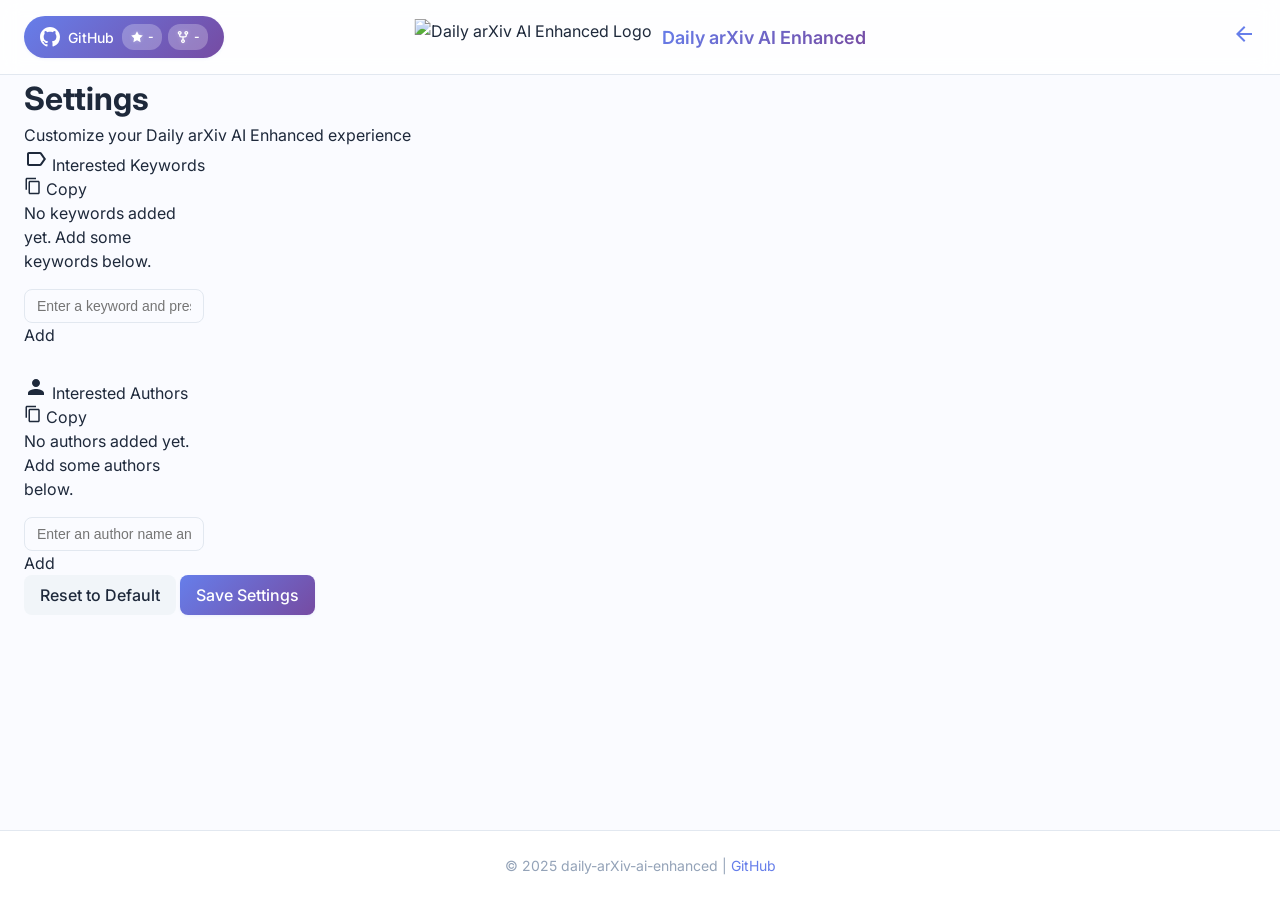
==== settings.html @ 5cd8c536 "feat(topics): highlight matched terms and show topic badges Boosting papers to the top without sayin" ====
<!DOCTYPE html>
<html lang="zh-CN">
<head>
    <meta charset="UTF-8">
    <meta name="viewport" content="width=device-width, initial-scale=1.0">
    <meta name="description" content="daily arxiv ai-enhanced settings">
    <title>Settings - Daily arXiv AI Enhanced</title>
    <link rel="icon" type="image/png" href="assets/logo2-removebg-preview.png">
    <link rel="shortcut icon" type="image/png" href="assets/logo2-removebg-preview.png">
    <link rel="stylesheet" href="css/styles.css?v=1.0.2">
    <link rel="stylesheet" href="css/settings.css">
    <link rel="stylesheet" href="https://fonts.googleapis.com/css2?family=Inter:wght@300;400;500;600;700&display=swap">

    <!-- Authentication Scripts -->
    <script src="js/auth-config.js"></script>
    <script src="js/auth.js"></script>
    <script>
        // Check authentication on page load
        Auth.requireAuth();

        // Show logout button only if password protection is enabled
        document.addEventListener('DOMContentLoaded', function() {
            const logoutButton = document.getElementById('logoutButton');
            if (logoutButton && Auth.isPasswordEnabled()) {
                logoutButton.style.display = '';
            }
        });
    </script>
</head>
<body>
    <div class="app-container">
        <header>
            <div class="header-content">
                <div class="header-left">
                    <a href="https://github.com/dw-dengwei/daily-arXiv-ai-enhanced" target="_blank" class="github-button">
                        <svg height="20" width="20" viewBox="0 0 16 16" fill="currentColor" xmlns="http://www.w3.org/2000/svg">
                            <path fill-rule="evenodd" d="M8 0C3.58 0 0 3.58 0 8c0 3.54 2.29 6.53 5.47 7.59.4.07.55-.17.55-.38 0-.19-.01-.82-.01-1.49-2.01.37-2.53-.49-2.69-.94-.09-.23-.48-.94-.82-1.13-.28-.15-.68-.52-.01-.53.63-.01 1.08.58 1.23.82.72 1.21 1.87.87 2.33.66.07-.52.28-.87.51-1.07-1.78-.2-3.64-.89-3.64-3.95 0-.87.31-1.59.82-2.15-.08-.2-.36-1.02.08-2.12 0 0 .67-.21 2.2.82.64-.18 1.32-.27 2-.27.68 0 1.36.09 2 .27 1.53-1.04 2.2-.82 2.2-.82.44 1.1.16 1.92.08 2.12.51.56.82 1.27.82 2.15 0 3.07-1.87 3.75-3.65 3.95.29.25.54.73.54 1.48 0 1.07-.01 1.93-.01 2.2 0 .21.15.46.55.38A8.013 8.013 0 0016 8c0-4.42-3.58-8-8-8z"></path>
                        </svg>
                        <span class="github-text">GitHub</span>
                        <div class="github-stats">
                            <div class="star-badge">
                                <svg width="14" height="14" viewBox="0 0 24 24" fill="currentColor">
                                    <path d="M12 2l3.09 6.26L22 9.27l-5 4.87 1.18 6.88L12 17.77l-6.18 3.25L7 14.14 2 9.27l6.91-1.01L12 2z"/>
                                </svg>
                                <span class="star-count" id="starCount">-</span>
                            </div>
                            <div class="fork-badge">
                                <svg width="14" height="14" viewBox="0 0 16 16" fill="currentColor">
                                    <path d="M5 5.372v.878c0 .414.336.75.75.75h4.5a.75.75 0 0 0 .75-.75v-.878a2.25 2.25 0 1 1 1.5 0v.878a2.25 2.25 0 0 1-2.25 2.25h-1.5v2.128a2.251 2.251 0 1 1-1.5 0V8.5h-1.5A2.25 2.25 0 0 1 3.5 6.25v-.878a2.25 2.25 0 1 1 1.5 0ZM5 3.25a.75.75 0 1 0-1.5 0 .75.75 0 0 0 1.5 0Zm6.75.75a.75.75 0 1 0 0-1.5.75.75 0 0 0 0 1.5Zm-3 8.75a.75.75 0 1 0-1.5 0 .75.75 0 0 0 1.5 0Z"/>
                                </svg>
                                <span class="fork-count" id="forkCount">-</span>
                            </div>
                        </div>
                    </a>
                </div>
                
                <div class="header-center">
                    <a href="index.html" class="site-logo">
                        <img src="assets/logo2-removebg-preview.png" alt="Daily arXiv AI Enhanced Logo" class="logo-image">
                        <span class="site-title">Daily arXiv AI Enhanced</span>
                    </a>
                </div>
                
                <div class="header-controls">
                    <a href="index.html" class="back-button">
                        <svg width="24" height="24" viewBox="0 0 24 24" fill="none" xmlns="http://www.w3.org/2000/svg">
                            <path d="M20 11H7.83L13.42 5.41L12 4L4 12L12 20L13.41 18.59L7.83 13H20V11Z" fill="currentColor"/>
                        </svg>
                    </a>
                    <button id="logoutButton" onclick="Auth.logout()" class="icon-button" title="Logout" style="border: none; background: transparent; cursor: pointer; color: #e74c3c; display: none;">
                        <svg width="24" height="24" viewBox="0 0 24 24" fill="none" xmlns="http://www.w3.org/2000/svg">
                            <path d="M17 7L15.59 8.41L18.17 11H8V13H18.17L15.59 15.59L17 17L22 12L17 7ZM4 5H12V3H4C2.9 3 2 3.9 2 5V19C2 20.1 2.9 21 4 21H12V19H4V5Z" fill="currentColor"/>
                        </svg>
                    </button>
                </div>
            </div>
        </header>

        <main class="settings-page">
            <div class="settings-container">
                <div class="settings-header">
                    <h1>Settings</h1>
                    <p>Customize your Daily arXiv AI Enhanced experience</p>
                </div>

                <div class="settings-content">
                    <div class="settings-section">
                        <div class="keyword-section-title">
                            <div class="keyword-section-title-left">
                                <svg width="24" height="24" viewBox="0 0 24 24" fill="none" xmlns="http://www.w3.org/2000/svg">
                                    <path d="M17.63 5.84C17.27 5.33 16.67 5 16 5L5 5.01C3.9 5.01 3 5.9 3 7V17C3 18.1 3.9 18.99 5 18.99L16 19C16.67 19 17.27 18.67 17.63 18.16L22 12L17.63 5.84ZM16 17H5V7H16L19.55 12L16 17Z" fill="currentColor"/>
                                </svg>
                                Interested Keywords
                            </div>
                            <button id="copyKeywords" class="copy-button" title="Copy keywords to clipboard">
                                <svg width="18" height="18" viewBox="0 0 24 24" fill="none" xmlns="http://www.w3.org/2000/svg">
                                    <path d="M16 1H4c-1.1 0-2 .9-2 2v14h2V3h12V1zm3 4H8c-1.1 0-2 .9-2 2v14c0 1.1.9 2 2 2h11c1.1 0 2-.9 2-2V7c0-1.1-.9-2-2-2zm0 16H8V7h11v14z" fill="currentColor"/>
                                </svg>
                                Copy
                            </button>
                        </div>
                        <div class="settings-card">
                            <div class="settings-item">
                                <div class="tag-selector">
                                    <div class="selected-tags" id="selectedKeywords">
                                        <div class="empty-tag-message" id="emptyTagMessage">No keywords added yet. Add some keywords below.</div>
                                    </div>
                                    <div class="tag-input-container">
                                        <input type="text" id="keywordInput" class="settings-input" placeholder="Enter a keyword and press Enter...">
                                        <button id="addKeyword" class="add-tag-button">Add</button>
                                    </div>
                                </div>
                            </div>
                        </div>
                    </div>

                    <div class="settings-section">
                        <div class="keyword-section-title">
                            <div class="keyword-section-title-left">
                                <svg width="24" height="24" viewBox="0 0 24 24" fill="none" xmlns="http://www.w3.org/2000/svg">
                                    <path d="M12 12c2.21 0 4-1.79 4-4s-1.79-4-4-4-4 1.79-4 4 1.79 4 4 4zm0 2c-2.67 0-8 1.34-8 4v2h16v-2c0-2.66-5.33-4-8-4z" fill="currentColor"/>
                                </svg>
                                Interested Authors
                            </div>
                            <button id="copyAuthors" class="copy-button" title="Copy authors to clipboard">
                                <svg width="18" height="18" viewBox="0 0 24 24" fill="none" xmlns="http://www.w3.org/2000/svg">
                                    <path d="M16 1H4c-1.1 0-2 .9-2 2v14h2V3h12V1zm3 4H8c-1.1 0-2 .9-2 2v14c0 1.1.9 2 2 2h11c1.1 0 2-.9 2-2V7c0-1.1-.9-2-2-2zm0 16H8V7h11v14z" fill="currentColor"/>
                                </svg>
                                Copy
                            </button>
                        </div>
                        <div class="settings-card">
                            <div class="settings-item">
                                <div class="tag-selector">
                                    <div class="selected-tags" id="selectedAuthors">
                                        <div class="empty-tag-message" id="emptyAuthorMessage">No authors added yet. Add some authors below.</div>
                                    </div>
                                    <div class="tag-input-container">
                                        <input type="text" id="authorInput" class="settings-input" placeholder="Enter an author name and press Enter...">
                                        <button id="addAuthor" class="add-tag-button">Add</button>
                                    </div>
                                </div>
                            </div>
                        </div>
                    </div>
                </div>

                <div class="settings-actions">
                    <button id="resetSettings" class="button">Reset to Default</button>
                    <button id="saveSettings" class="button primary">Save Settings</button>
                </div>
            </div>
        </main>
        
        <footer>
            <div class="footer-content">
                <p>&copy; 2025 daily-arXiv-ai-enhanced | <a href="https://github.com/dw-dengwei/daily-arXiv-ai-enhanced" target="_blank">GitHub</a></p>
            </div>
        </footer>
    </div>

    <script src="js/settings.js"></script>
</body>
</html>
---- css/styles.css ----
/* 基础样式 */
:root {
  --primary-color: #667eea;
  --secondary-color: #764ba2;
  --accent-color: #6d2dad;
  --gradient-primary: linear-gradient(135deg, #667eea 0%, #764ba2 100%);
  --gradient-light: linear-gradient(135deg, #e0e7ff 0%, #f3e8ff 100%);
  --background-color: #fafbff;
  --card-bg-color: #ffffff;
  --background-hover: #f1f5f9;
  --text-color: #1e293b;
  --text-secondary: #475569;
  --text-tertiary: #94a3b8;
  --border-color: #e2e8f0;
  --border-accent: rgba(102, 126, 234, 0.2);
  --shadow-sm: 0 1px 3px rgba(102, 126, 234, 0.1);
  --shadow-md: 0 4px 15px rgba(102, 126, 234, 0.15);
  --shadow-lg: 0 8px 25px rgba(102, 126, 234, 0.2);
  --radius-sm: 8px;
  --radius-md: 12px;
  --transition: all 0.2s ease;
  --match-highlight: rgba(255, 223, 77, 0.22); /* 更明显的浅黄色背景 */
  --gold-color: #ffd700;
  --gold-dark: #d4af37;
  --gold-gradient: linear-gradient(135deg, #ffd700 0%, #d4af37 100%);
  --author-color: #10b981;
  --author-gradient: linear-gradient(135deg, #10b981 0%, #059669 100%);
  --keyword-color: #8b5cf6;
  --keyword-gradient: linear-gradient(135deg, #8b5cf6 0%, #7c3aed 100%);
}

* {
  margin: 0;
  padding: 0;
  box-sizing: border-box;
}

body {
  font-family: 'Inter', -apple-system, BlinkMacSystemFont, 'Segoe UI', Roboto, Helvetica, Arial, sans-serif;
  background-color: var(--background-color);
  color: var(--text-color);
  line-height: 1.5;
  -webkit-font-smoothing: antialiased;
  -moz-osx-font-smoothing: grayscale;
}

a {
  color: var(--primary-color);
  text-decoration: none;
}

a:hover {
  text-decoration: underline;
}

button {
  cursor: pointer;
  border: none;
  background: none;
  font: inherit;
  color: inherit;
}

.button {
  display: inline-flex;
  align-items: center;
  justify-content: center;
  gap: 8px;
  padding: 8px 16px;
  border-radius: var(--radius-sm);
  font-weight: 500;
  transition: var(--transition);
  background-color: var(--background-hover);
}

.button:hover {
  background-color: var(--border-color);
}

.button.primary {
  background: var(--gradient-primary);
  color: white;
  box-shadow: var(--shadow-sm);
}

.button.primary:hover {
  box-shadow: var(--shadow-md);
  transform: translateY(-1px);
}

.icon-button {
  display: flex;
  align-items: center;
  justify-content: center;
  width: 36px;
  height: 36px;
  border-radius: 50%;
  transition: var(--transition);
  color: var(--primary-color);
}

.icon-button:hover {
  background-color: rgba(102, 126, 234, 0.1);
}

/* 视图控制按钮样式 */
.view-controls {
  display: flex;
  align-items: center;
  gap: 4px;
}

.view-icon {
  display: flex;
  align-items: center;
  justify-content: center;
  margin-right: 2px;
  color: var(--primary-color);
  font-size: 14px;
}

.view-controls .button {
  border: 1px solid var(--border-accent);
  background-color: rgba(102, 126, 234, 0.05);
  padding: 4px 10px;
  font-size: 13px;
}

.view-controls .button:hover {
  background-color: rgba(102, 126, 234, 0.1);
}

.view-controls .button.active {
  background-color: rgba(102, 126, 234, 0.15);
  border-color: var(--primary-color);
  color: var(--primary-color);
  font-weight: 500;
}

/* 布局容器 */
.app-container {
  display: flex;
  flex-direction: column;
  min-height: 100vh;
}

/* 页头 */
header {
  position: sticky;
  top: 0;
  z-index: 100;
  background-color: rgba(255, 255, 255, 0.8);
  backdrop-filter: blur(10px);
  -webkit-backdrop-filter: blur(10px);
  border-bottom: 1px solid var(--border-color);
}

.header-content {
  display: flex;
  justify-content: space-between;
  align-items: center;
  padding: 16px 24px;
  max-width: 1440px;
  margin: 0 auto;
  width: 100%;
}

.header-left {
  display: flex;
  align-items: center;
  gap: 16px;
}

.header-center {
  display: flex;
  align-items: center;
  justify-content: center;
  position: absolute;
  left: 50%;
  transform: translateX(-50%);
}

.site-logo {
  display: flex;
  align-items: center;
  gap: 10px;
  text-decoration: none !important;
  color: var(--text-color);
  transition: var(--transition);
}

.site-logo:hover {
  text-decoration: none;
  opacity: 0.9;
}

.logo-image {
  height: 36px;
  width: auto;
}

.site-title {
  font-size: 18px;
  font-weight: 600;
  background: var(--gradient-primary);
  -webkit-background-clip: text;
  -webkit-text-fill-color: transparent;
  background-clip: text;
}

.header-content h1 {
  font-size: 20px;
  font-weight: 600;
}

.github-button {
  display: flex;
  align-items: center;
  gap: 8px;
  padding: 8px 16px;
  border-radius: 24px;
  background: var(--gradient-primary);
  color: white;
  font-size: 14px;
  font-weight: 500;
  transition: var(--transition);
  text-decoration: none !important;
  box-shadow: var(--shadow-sm);
}

.github-button:hover {
  background: var(--gradient-primary);
  text-decoration: none !important;
  transform: translateY(-1px);
  color: white;
  box-shadow: var(--shadow-md);
}

.github-button svg {
  fill: white;
}

.github-text {
  font-weight: 500;
}

.github-stats {
  display: flex;
  gap: 6px;
}

.star-badge,
.fork-badge {
  display: flex;
  align-items: center;
  gap: 4px;
  background-color: rgba(255, 255, 255, 0.25);
  border-radius: 12px;
  padding: 4px 8px;
  font-size: 12px;
  font-weight: 600;
}

.star-badge svg {
  fill: white;
  filter: drop-shadow(0 0 2px rgba(255, 255, 255, 0.3));
}

.fork-badge svg {
  fill: white;
  filter: drop-shadow(0 0 2px rgba(255, 255, 255, 0.3));
}

.star-count,
.fork-count {
  color: white;
  font-weight: 600;
}

.header-controls {
  display: flex;
  align-items: center;
  gap: 20px;
}

.date-selector {
  display: flex;
  align-items: center;
  gap: 8px;
  border-radius: var(--radius-sm);
  padding: 2px;
}

.date-display {
  display: flex;
  align-items: center;
  gap: 4px;
  font-weight: 500;
  color: var(--text-color);
}

/* 类别导航栏 */
.category-nav {
  background-color: rgba(255, 255, 255, 0.8);
  backdrop-filter: blur(10px);
  -webkit-backdrop-filter: blur(10px);
  position: sticky;
  top: 70px;
  z-index: 10;
  display: flex;
  flex-direction: column;
  align-items: center; /* 居中显示 */
}

.category-nav::-webkit-scrollbar {
  display: none;
}

.category-label-container {
  display: flex;
  align-items: center;
  max-width: 1440px; /* 与main容器的max-width相同 */
  width: 100%;
  padding: 10px 24px 5px 24px; /* 减少上下内边距 */
  margin: 0 auto; /* 居中显示 */
  position: relative;
}

.category-nav-label, .filter-nav-label {
  font-weight: 600;
  background: var(--gradient-primary);
  -webkit-background-clip: text;
  -webkit-text-fill-color: transparent;
  background-clip: text;
  margin-right: 8px; /* 减少右侧间距 */
  white-space: nowrap;
  min-width: 90px; /* 减少宽度从120px到90px */
  letter-spacing: 0.3px; /* 减少字母间距 */
  font-size: 14px; /* 减小字体大小 */
  text-transform: uppercase;
  opacity: 1; /* 增加不透明度 */
  position: relative;
  z-index: 1;
  padding-left: 3px; /* 减少左侧内边距 */
}

/* 删除装饰线的CSS规则 */
.category-nav-label::after, .keyword-nav-label::after {
  content: none; /* 移除装饰线 */
}

.category-scroll {
  display: flex;
  overflow-x: auto;
  gap: 10px;
  -ms-overflow-style: none;
  scrollbar-width: none;
  width: 100%;
  justify-content: flex-start; /* 改为左对齐 */
  flex-wrap: nowrap; /* 禁止换行 */
  white-space: nowrap; /* 确保内容不会换行 */
  /* 添加鼠标滚轮横向滚动支持 */
  overflow-y: hidden;
}

.filter-scroll {
  display: flex;
  overflow-x: auto;
  gap: 10px;
  -ms-overflow-style: none;
  scrollbar-width: none;
  width: 100%;
  justify-content: flex-start; /* 改为左对齐 */
  flex-wrap: nowrap; /* 禁止换行 */
  white-space: nowrap; /* 确保内容不会换行 */
  /* 添加鼠标滚轮横向滚动支持 */
  overflow-y: hidden;
}

/* Text search UI */
.text-search {
  display: inline-flex;
  align-items: center;
  gap: 8px;
  margin-right: 8px;
}

.text-search .search-input-wrapper {
  display: inline-flex;
  align-items: center;
  gap: 6px;
  background-color: var(--background-hover);
  border: 1px solid var(--border-accent);
  border-radius: 16px;
  padding: 4px 8px;
}

#textSearchInput {
  border: none;
  outline: none;
  background: transparent;
  font-size: 14px;
  color: var(--text-color);
  width: 220px;
}

.text-search .clear-x {
  width: 22px;
  height: 22px;
  border-radius: 50%;
  background-color: rgba(0,0,0,0.08);
  color: var(--text-secondary);
  display: inline-flex;
  align-items: center;
  justify-content: center;
}

.text-search .clear-x:hover {
  background-color: rgba(0,0,0,0.14);
}

.filter-scroll::-webkit-scrollbar {
  display: none;
}

.filter-label-container {
  display: flex;
  align-items: center;
  max-width: 1440px; /* 与main容器的max-width相同 */
  width: 100%;
  padding: 10px 24px 5px 24px; /* 与category标签容器保持一致 */
  margin: 0 auto; /* 居中显示 */
  position: relative;
}

.category-button {
  display: inline-flex;
  align-items: center;
  justify-content: center;
  flex-shrink: 0;
  padding: 6px 12px;
  background-color: var(--background-hover);
  border-radius: 16px;
  font-size: 14px;
  font-weight: 500;
  color: var(--text-secondary);
  transition: var(--transition);
  white-space: nowrap;
  margin: 0 2px;
  box-shadow: 0 1px 2px rgba(0, 0, 0, 0.04);
}

.keyword-tag {
  display: inline-flex;
  align-items: center;
  justify-content: center;
  flex-shrink: 0;
  padding: 6px 12px;
  background-color: var(--background-hover);
  border-radius: 16px;
  font-size: 14px;
  font-weight: 500;
  color: var(--text-secondary);
  transition: var(--transition);
  white-space: nowrap;
  cursor: pointer;
  margin: 0 2px;
  box-shadow: 0 1px 2px rgba(0, 0, 0, 0.04);
}

.category-count {
  display: inline-flex;
  align-items: center;
  justify-content: center;
  margin-left: 6px;
  min-width: 20px;
  height: 20px;
  background-color: rgba(0, 0, 0, 0.05);
  border-radius: 10px;
  font-size: 12px;
  padding: 0 6px;
  transition: var(--transition);
}

.category-button:hover {
  background-color: var(--border-color);
  color: var(--text-color);
}

.keyword-tag:hover {
  background-color: var(--border-color);
  color: var(--text-color);
}

.category-button.active {
  background: var(--gradient-primary);
  color: white;
  box-shadow: var(--shadow-sm);
}

/* 作者按钮样式 */
.author-button {
  background-color: rgba(102, 126, 234, 0.08); /* primary tint */
  color: var(--primary-color);
  border: 1px solid rgba(102, 126, 234, 0.25);
}

.author-button:hover {
  background-color: rgba(102, 126, 234, 0.12);
  border-color: rgba(102, 126, 234, 0.35);
}

.author-button.active {
  background: var(--gradient-primary);
  color: white;
  border-color: var(--primary-color);
  box-shadow: 0 2px 8px rgba(102, 126, 234, 0.25);
}

/* 关键词按钮样式 */
.keyword-button {
  background-color: rgba(167, 139, 250, 0.10); /* accent tint */
  color: var(--accent-color);
  border: 1px solid rgba(167, 139, 250, 0.25);
}

.keyword-button:hover {
  background-color: rgba(167, 139, 250, 0.14);
  border-color: rgba(167, 139, 250, 0.35);
}

.keyword-button.active {
  background: linear-gradient(135deg, var(--accent-color) 0%, var(--secondary-color) 100%);
  color: white;
  border-color: var(--accent-color);
  box-shadow: 0 2px 8px rgba(167, 139, 250, 0.25);
}

.keyword-tag.active {
  background: var(--gradient-primary);
  color: white;
  box-shadow: var(--shadow-sm);
}

.category-button.active .category-count {
  background-color: rgba(255, 255, 255, 0.3);
  color: #fff;
}

/* 标签动画效果 */
.keyword-tag.tag-appear,
.category-button.tag-appear {
  animation: tagAppear 0.3s ease;
}

.keyword-tag.tag-highlight,
.category-button.tag-highlight {
  animation: tagHighlight 1s ease;
}

@keyframes tagAppear {
  0% {
    opacity: 0;
    transform: translateY(10px);
  }
  100% {
    opacity: 1;
    transform: translateY(0);
  }
}

@keyframes tagHighlight {
  0% {
    transform: scale(1);
    box-shadow: 0 0 0 rgba(102, 126, 234, 0.4);
  }
  50% {
    transform: scale(1.05);
    box-shadow: 0 0 8px rgba(102, 126, 234, 0.6);
  }
  100% {
    transform: scale(1);
    box-shadow: 0 0 0 rgba(102, 126, 234, 0.4);
  }
}

/* 主要内容区域 */
main {
  flex: 1;
  padding: 0 24px 24px 24px; /* 修改上边距为0，保持左右下边距 */
  max-width: 1440px;
  margin: 0 auto;
  width: 100%;
}

/* 论文容器 - 网格视图 */
.paper-container {
  display: grid;
  grid-template-columns: repeat(auto-fill, minmax(350px, 1fr));
  gap: 30px;
  margin-top: 24px;
  align-items: flex-start;
}

/* 论文容器 - 列表视图 */
.paper-container.list-view {
  display: flex;
  flex-direction: column;
  gap: 20px;
}

/* 论文卡片 - 网格视图 */
.paper-card {
  background-color: var(--card-bg-color);
  border-radius: var(--radius-md);
  box-shadow: var(--shadow-sm);
  overflow: visible;
  transition: var(--transition);
  cursor: pointer;
  height: auto;
  min-height: 100%;
  display: flex;
  flex-direction: column;
  position: relative;
}

.paper-card:hover {
  box-shadow: var(--shadow-md);
  transform: translateY(-2px);
  background-color: var(--background-light);
}

.paper-card-header {
  padding: 16px;
  border-bottom: 1px solid var(--border-color);
}

.paper-card-title {
  font-size: 16px;
  font-weight: 600;
  margin-bottom: 12px;
  line-height: 1.5;
  overflow: visible;
}

.paper-card-authors {
  font-size: 14px;
  color: var(--text-secondary);
  margin-bottom: 12px;
  line-height: 1.4;
  overflow: visible;
}

/* 作者列表项样式 */
.paper-card-authors .author-item {
  display: inline;
  white-space: nowrap;
}

/* 作者省略号样式 */
.paper-card-authors .author-ellipsis {
  display: inline;
  color: var(--text-tertiary);
  font-weight: 500;
  margin: 0 2px;
  user-select: none;
}

.paper-card-categories {
  display: flex;
  flex-wrap: wrap;
  gap: 6px;
  margin-bottom: 6px;
}

.category-tag {
  font-size: 12px;
  padding: 2px 8px;
  border-radius: 12px;
  background-color: var(--background-hover);
  color: var(--text-secondary);
  border: 1px solid var(--border-accent);
}

.paper-card-body {
  padding: 20px;
  flex-grow: 1;
  display: flex;
  flex-direction: column;
}

.paper-card-summary {
  font-size: 14px;
  color: var(--text-secondary);
  line-height: 1.5;
  overflow: visible;
  margin-bottom: 20px;
  border-left: 3px solid var(--primary-color);
  padding-left: 12px;
  background-color: rgba(102, 126, 234, 0.05);
  padding: 12px;
  border-radius: 6px;
}

.paper-card-footer {
  margin-top: auto;
  display: flex;
  justify-content: space-between;
  align-items: center;
}

.paper-card-date {
  font-size: 12px;
  color: var(--text-tertiary);
}

.paper-card-link {
  font-size: 14px;
  color: var(--primary-color);
  font-weight: 500;
}

/* 论文卡片 - 列表视图 */
.list-view .paper-card {
  flex-direction: row;
  align-items: center;
  padding: 16px;
  gap: 20px;
}

.list-view .paper-card-header {
  padding: 0;
  border-bottom: none;
  flex: 1;
}

.list-view .paper-card-body {
  padding: 0;
  flex: 2;
}

.list-view .paper-card-footer {
  margin-top: 0;
  padding: 0;
  flex: 0 0 auto;
}

/* 论文详情模态框 */
.paper-modal {
  display: none;
  position: fixed;
  top: 0;
  left: 0;
  width: 100%;
  height: 100%;
  background-color: rgba(0, 0, 0, 0.5);
  z-index: 1000;
  overflow-y: auto;
  backdrop-filter: blur(5px);
  -webkit-backdrop-filter: blur(5px);
}

.paper-modal.active {
  display: flex;
  justify-content: center;
  align-items: flex-start;
}

.paper-modal-content {
  background-color: var(--card-bg-color);
  border-radius: var(--radius-md);
  box-shadow: var(--shadow-md);
  width: 90%;
  max-width: 800px;
  margin: 60px auto;
  max-height: calc(100vh - 120px);
  display: flex;
  flex-direction: column;
  animation: modalFadeIn 0.3s ease;
}

@keyframes modalFadeIn {
  from {
    opacity: 0;
    transform: translateY(20px);
  }
  to {
    opacity: 1;
    transform: translateY(0);
  }
}

.paper-modal-header {
  padding: 20px;
  border-bottom: 1px solid var(--border-color);
  display: flex;
  justify-content: space-between;
  align-items: center;
  position: relative;
}

.paper-modal-header h2 {
  font-size: 20px;
  font-weight: 600;
}

.paper-modal-body {
  padding: 20px;
  overflow-y: auto;
  flex: 1;
}

.paper-modal-body h3 {
  font-size: 18px;
  font-weight: 600;
  margin-bottom: 16px;
}

.paper-modal-body p {
  margin-bottom: 16px;
  line-height: 1.6;
}

.paper-modal-footer {
  display: flex;
  justify-content: space-between;
  align-items: center;
  gap: 8px;
  padding: 16px;
  border-top: 1px solid var(--border-color);
}

.paper-navigation {
  display: flex;
  flex-direction: column;
  align-items: flex-start;
  gap: 4px;
}

.paper-modal-buttons {
  display: flex;
  gap: 8px;
  align-items: center;
}

.paper-modal-footer .button.icon-button {
  width: 40px;
  height: 40px;
  padding: 8px;
  display: flex;
  align-items: center;
  justify-content: center;
  transition: all 0.2s ease;
  position: relative;
  border: none;
  background: none;
}

.paper-modal-footer .button.icon-button:not(.primary) {
  color: var(--text-primary);
}

.paper-modal-footer .button.icon-button:not(.primary):hover {
  color: var(--primary-color);
  transform: translateY(-1px);
}

/* Special styling for arXiv logo */
.paper-modal-footer #paperLink svg {
  width: 60px;
  height: 27px;
  margin: -2px -10px;
}

.paper-modal-footer .button.icon-button.primary {
  background: none;
}

.paper-modal-footer .button.icon-button.primary:hover {
  transform: translateY(-1px);
}

/* Tooltip styles */
.paper-modal-footer .button.icon-button::after {
  content: attr(title);
  position: absolute;
  bottom: 100%;
  left: 50%;
  transform: translateX(-50%);
  padding: 4px 8px;
  background-color: rgba(0, 0, 0, 0.8);
  color: white;
  font-size: 12px;
  border-radius: 4px;
  white-space: nowrap;
  opacity: 0;
  visibility: hidden;
  transition: all 0.2s ease;
  pointer-events: none;
  margin-bottom: 5px;
}

.paper-modal-footer .button.icon-button:hover::after {
  opacity: 1;
  visibility: visible;
}

.navigation-hint {
  font-size: 12px;
  color: var(--text-tertiary);
  font-weight: 500;
}

.paper-position {
  font-size: 14px;
  color: var(--text-secondary);
  font-weight: 600;
}

/* 日期选择器样式 */
.date-picker-modal {
  position: fixed;
  top: 0;
  left: 0;
  right: 0;
  bottom: 0;
  background-color: rgba(0, 0, 0, 0.5);
  display: flex;
  align-items: center;
  justify-content: center;
  z-index: 1000;
  opacity: 0;
  visibility: hidden;
  transition: var(--transition);
  backdrop-filter: blur(5px);
  -webkit-backdrop-filter: blur(5px);
  pointer-events: none;
}

.date-picker-modal.active {
  opacity: 1;
  visibility: visible;
  pointer-events: auto;
}

.date-picker-content {
  background-color: var(--card-bg-color);
  border-radius: var(--radius-md);
  box-shadow: 0 10px 25px rgba(0, 0, 0, 0.1);
  width: 100%;
  max-width: 360px;
  max-height: 90vh;
  overflow-y: auto;
  animation: modalFadeIn 0.3s ease forwards;
  padding: 24px;
  border: 1px solid rgba(0, 0, 0, 0.08);
}

.date-picker-header {
  display: flex;
  justify-content: space-between;
  align-items: center;
  padding: 16px 20px;
  border-bottom: 1px solid var(--border-color);
}

.date-picker-header h3 {
  font-size: 18px;
  font-weight: 600;
}

.date-picker-body {
  padding: 0;
}

.date-picker-title {
  font-size: 18px;
  font-weight: 600;
  margin: 0 0 16px 0;
  color: var(--primary-color);
  text-align: center;
}

.flatpickr-container {
  margin-bottom: 20px;
  width: 100%;
}

.flatpickr-container input {
  display: none;
}

/* Make flatpickr calendar take full width */
.flatpickr-calendar {
  width: 100% !important;
  max-width: 100% !important;
  padding: 0 !important;
  box-sizing: border-box !important;
  background: transparent !important;
  box-shadow: none !important;
  border: none !important;
}

.flatpickr-months {
  width: 100% !important;
  padding: 0;
  margin-bottom: 10px;
  background-color: transparent !important;
}

.flatpickr-month {
  background-color: transparent !important;
  color: var(--text-color) !important;
}

.flatpickr-current-month {
  padding: 0 !important;
  font-size: 18px !important;
  font-weight: 600 !important;
}

.flatpickr-monthDropdown-months {
  font-weight: 600 !important;
  color: var(--text-color) !important;
}

.flatpickr-prev-month, .flatpickr-next-month {
  padding: 5px !important;
  fill: var(--primary-color) !important;
  color: var(--primary-color) !important;
}

.flatpickr-prev-month:hover, .flatpickr-next-month:hover {
  background-color: rgba(0, 0, 0, 0.05) !important;
  border-radius: 50% !important;
}

.flatpickr-weekdays {
  width: 100% !important;
  background-color: transparent !important;
  margin-bottom: 5px;
}

.flatpickr-weekday {
  height: 28px;
  line-height: 28px;
  flex: 1;
  background-color: transparent !important;
  color: var(--text-secondary) !important;
  font-weight: 500 !important;
  font-size: 14px !important;
}

.flatpickr-days {
  width: 100% !important;
  display: flex !important;
  justify-content: center !important;
  background-color: transparent !important;
}

.dayContainer {
  width: 100% !important;
  min-width: 100% !important;
  max-width: 100% !important;
  display: flex !important;
  flex-wrap: wrap !important;
  /* justify-content: flex-start !important; */
  padding: 0 !important;
}

.flatpickr-day {
  margin: 2px;
  height: 36px !important;
  line-height: 36px !important;
  border-radius: 50% !important;
  /* max-width: 36px !important; */
  width: calc(100% / 7 ) !important;
  flex: 0 0 calc(100% / 7 ) !important;
  display: inline-flex !important;
  justify-content: center !important;
  align-items: center !important;
  box-sizing: border-box !important;
  font-weight: 400 !important;
  color: var(--text-color) !important;
  border: none !important;
}

.flatpickr-day.today {
  border: none !important;
  background-color: rgba(102, 126, 234, 0.1) !important;
  color: var(--primary-color) !important;
  font-weight: 600 !important;
}

.flatpickr-day.selected, 
.flatpickr-day.startRange, 
.flatpickr-day.endRange, 
.flatpickr-day.selected.inRange, 
.flatpickr-day.startRange.inRange, 
.flatpickr-day.endRange.inRange, 
.flatpickr-day.selected:focus, 
.flatpickr-day.startRange:focus, 
.flatpickr-day.endRange:focus, 
.flatpickr-day.selected:hover, 
.flatpickr-day.startRange:hover, 
.flatpickr-day.endRange:hover, 
.flatpickr-day.selected.prevMonthDay, 
.flatpickr-day.startRange.prevMonthDay, 
.flatpickr-day.endRange.prevMonthDay, 
.flatpickr-day.selected.nextMonthDay, 
.flatpickr-day.startRange.nextMonthDay, 
.flatpickr-day.endRange.nextMonthDay {
  background: var(--gradient-primary) !important;
  border-color: var(--primary-color) !important;
  color: white !important;
  font-weight: 600 !important;
  box-shadow: var(--shadow-sm) !important;
}

.flatpickr-day.inRange, 
.flatpickr-day.prevMonthDay.inRange, 
.flatpickr-day.nextMonthDay.inRange, 
.flatpickr-day.today.inRange, 
.flatpickr-day.prevMonthDay.today.inRange, 
.flatpickr-day.nextMonthDay.today.inRange {
  background: rgba(102, 126, 234, 0.15) !important;
  border-color: transparent !important;
  color: var(--text-color) !important;
  box-shadow: none !important;
}

.flatpickr-day:hover, 
.flatpickr-day.prevMonthDay:hover, 
.flatpickr-day.nextMonthDay:hover, 
.flatpickr-day:focus, 
.flatpickr-day.prevMonthDay:focus, 
.flatpickr-day.nextMonthDay:focus {
  background: rgba(0, 0, 0, 0.05) !important;
  border-color: transparent !important;
}

.flatpickr-day.flatpickr-disabled, 
.flatpickr-day.flatpickr-disabled:hover,
.flatpickr-day.prevMonthDay, 
.flatpickr-day.nextMonthDay, 
.flatpickr-day.notAllowed {
  color: rgba(57, 57, 57, 0.3) !important;
  background: transparent !important;
  cursor: not-allowed;
}

.date-range-selector {
  display: flex;
  align-items: center;
  justify-content: center;
  padding: 12px 0;
  border-top: 1px solid var(--border-color);
  background-color: rgba(0, 0, 0, 0.02);
  border-radius: 0 0 var(--radius-md) var(--radius-md);
  margin: 16px -24px -24px -24px;
}

.toggle-switch {
  position: relative;
  display: inline-block;
  width: 42px;
  height: 22px;
  margin: 0 10px;
}

.toggle-switch input {
  opacity: 0;
  width: 0;
  height: 0;
}

.toggle-slider {
  position: absolute;
  cursor: pointer;
  top: 0;
  left: 0;
  right: 0;
  bottom: 0;
  background-color: var(--border-color);
  transition: .3s;
  border-radius: 24px;
  box-shadow: inset 0 1px 3px rgba(0, 0, 0, 0.1);
}

.toggle-slider:before {
  position: absolute;
  content: "";
  height: 16px;
  width: 16px;
  left: 3px;
  top: 50%;
  transform: translateY(-50%);
  background-color: white;
  transition: .3s;
  border-radius: 50%;
  box-shadow: 0 1px 3px rgba(0, 0, 0, 0.15);
}

input:checked + .toggle-slider {
  background: var(--gradient-primary);
}

input:focus + .toggle-slider {
  box-shadow: inset 0 1px 3px rgba(0, 0, 0, 0.1), 0 0 0 2px rgba(102, 126, 234, 0.2);
}

input:checked + .toggle-slider:before {
  transform: translate(20px, -50%);
}

.toggle-label {
  font-size: 13px;
  font-weight: 500;
  color: var(--text-secondary);
  user-select: none;
  min-width: 40px;
  text-align: center;
}

@media (max-width: 768px) {
  .header-content {
    padding: 12px 16px;
  }
  
  .header-center {
    position: static;
    transform: none;
    margin-bottom: 8px;
  }
  
  .header-left {
    display: none;
  }
  
  .header-controls {
    margin-left: auto;
  }
  
  .category-scroll {
    padding: 8px 16px;
    max-width: 100%; /* 在移动端占满宽度 */
    justify-content: flex-start; /* 在移动端左对齐 */
    flex-wrap: nowrap; /* 确保不换行 */
  }
  
  .filter-scroll {
    padding: 0 16px 8px;
    margin-top: -4px;
    gap: 6px;
    max-width: 100%; /* 在移动端占满宽度 */
    justify-content: flex-start; /* 在移动端左对齐 */
    flex-wrap: nowrap; /* 确保不换行 */
  }
  
  .category-button, .keyword-tag {
    padding: 4px 10px;
    font-size: 12px;
    border-radius: 14px;
    margin: 0 2px; /* 调整为水平边距 */
  }
  
  main {
    padding: 0 16px 16px 16px; /* 调整与类别/关键词区域保持一致 */
    padding-left: 10px;
  }
  
  .paper-container {
    padding: 0;
    margin-top: 16px;
  }
  
  .keyword-tag-container {
    margin: 6px 16px 0;
    padding: 8px 12px;
  }
  
  .keyword-tag-header {
    margin-bottom: 6px;
  }
  
  .keyword-tags {
    gap: 6px;
    min-height: 24px;
    padding: 4px;
  }
  
  .keyword-tags .keyword-tag {
    padding: 3px 8px;
    font-size: 12px;
    border-radius: 12px;
  }
  
  .list-view .paper-card {
    flex-direction: column;
  }
  
  .list-view .paper-card-header,
  .list-view .paper-card-body {
    width: 100%;
  }
  
  .paper-modal-content {
    width: 95%;
    max-height: 85vh;
  }
  
  .paper-sections {
    flex-direction: column;
  }
  
  .date-picker-content {
    width: 95%;
  }
}

/* 加载状态 */
.loading-container {
  display: flex;
  flex-direction: column;
  align-items: center;
  justify-content: center;
  padding: 40px;
  grid-column: 1 / -1;
}

.loading-spinner {
  width: 40px;
  height: 40px;
  border: 3px solid rgba(0, 0, 0, 0.1);
  border-radius: 50%;
  border-top-color: var(--primary-color);
  animation: spinner 1s linear infinite;
  margin-bottom: 16px;
}

@keyframes spinner {
  to {
    transform: rotate(360deg);
  }
}

/* 页脚 */
footer {
  background-color: #fff;
  border-top: 1px solid var(--border-color);
  padding: 24px;
  margin-top: auto;
}

.footer-content {
  max-width: 1440px;
  margin: 0 auto;
  text-align: center;
  color: var(--text-tertiary);
  font-size: 14px;
}

/* 添加对论文索引号和详情部分的样式 */
.paper-card-index {
  font-weight: 600;
  color: white;
  background: var(--gradient-primary);
  width: 28px;
  height: 28px;
  border-radius: 50%;
  display: flex;
  align-items: center;
  justify-content: center;
  font-size: 14px;
  box-shadow: 0 2px 4px rgba(102, 126, 234, 0.2);
  position: absolute;
  top: -10px;
  left: -10px;
  z-index: 5;
}

.paper-sections {
  margin-top: 16px;
  display: grid;
  grid-template-columns: repeat(auto-fit, minmax(300px, 1fr));
  gap: 16px;
}

.paper-section {
  background-color: rgba(102, 126, 234, 0.03);
  border-radius: var(--radius-sm);
  padding: 16px;
  border-left: 3px solid var(--primary-color);
}

.paper-section h4 {
  margin-top: 0;
  margin-bottom: 8px;
  color: var(--primary-color);
  font-size: 16px;
}

.original-abstract {
  font-style: italic;
  border-left: 3px solid var(--border-color);
  padding-left: 16px;
  color: var(--text-secondary);
}

/* 在列表视图中调整索引显示 */
.list-view .paper-card-index {
  position: relative;
  top: auto;
  left: auto;
  margin-right: 12px;
  margin-top: auto;
  margin-bottom: auto;
}

/* 设置模态框样式 */
.settings-modal {
  position: fixed;
  top: 0;
  left: 0;
  width: 100%;
  height: 100%;
  background-color: rgba(15, 23, 42, 0.6);
  backdrop-filter: blur(4px);
  z-index: 1000;
  display: flex;
  justify-content: center;
  align-items: center;
  opacity: 0;
  visibility: hidden;
  transition: opacity 0.3s ease, visibility 0.3s ease;
}

.settings-modal.active {
  opacity: 1;
  visibility: visible;
}

.settings-modal-content {
  background-color: var(--card-bg-color);
  border-radius: var(--radius-md);
  width: 90%;
  max-width: 600px;
  max-height: 85vh;
  box-shadow: var(--shadow-lg);
  display: flex;
  flex-direction: column;
  transform: translateY(20px);
  transition: transform 0.3s cubic-bezier(0.34, 1.56, 0.64, 1);
  overflow: hidden;
}

.settings-modal.active .settings-modal-content {
  transform: translateY(0);
}

.settings-modal-header {
  display: flex;
  justify-content: space-between;
  align-items: center;
  padding: 20px 24px;
  border-bottom: 1px solid var(--border-color);
}

.settings-modal-header h2 {
  font-size: 20px;
  font-weight: 600;
  margin: 0;
  background: var(--gradient-primary);
  -webkit-background-clip: text;
  -webkit-text-fill-color: transparent;
  background-clip: text;
}

.settings-modal-body {
  padding: 24px;
  overflow-y: auto;
  max-height: calc(85vh - 140px);
}

.settings-section {
  margin-bottom: 28px;
}

.settings-section:last-child {
  margin-bottom: 0;
}

.settings-section h3 {
  font-size: 16px;
  font-weight: 600;
  margin-bottom: 16px;
  color: var(--text-color);
}

.settings-item {
  margin-bottom: 20px;
  display: flex;
  align-items: center;
  justify-content: space-between;
}

.settings-item:last-child {
  margin-bottom: 0;
}

.settings-item label {
  font-size: 14px;
  font-weight: 500;
  color: var(--text-secondary);
}

.settings-input {
  background-color: var(--background-color);
  border: 1px solid var(--border-color);
  border-radius: var(--radius-sm);
  padding: 8px 12px;
  font-size: 14px;
  color: var(--text-color);
  transition: var(--transition);
  width: 180px;
}

.settings-input:focus {
  border-color: var(--primary-color);
  outline: none;
  box-shadow: 0 0 0 2px rgba(102, 126, 234, 0.2);
}

.settings-modal-footer {
  display: flex;
  justify-content: flex-end;
  gap: 12px;
  padding: 16px 24px;
  border-top: 1px solid var(--border-color);
}

.tag-selector {
  display: flex;
  flex-direction: column;
  gap: 8px;
  width: 180px;
}

.selected-tags {
  display: flex;
  flex-wrap: wrap;
  gap: 8px;
  margin-bottom: 8px;
}

.selected-tags .category-tag {
  display: inline-flex;
  align-items: center;
  background-color: rgba(102, 126, 234, 0.1);
  color: var(--primary-color);
  border-radius: 16px;
  padding: 4px 12px;
  font-size: 12px;
  font-weight: 500;
  cursor: pointer;
  transition: var(--transition);
}

.selected-tags .category-tag:hover {
  background-color: rgba(102, 126, 234, 0.2);
}

.range-selector {
  display: flex;
  align-items: center;
  gap: 12px;
  width: 180px;
}

.settings-range {
  flex: 1;
  height: 4px;
  -webkit-appearance: none;
  appearance: none;
  background: var(--gradient-light);
  border-radius: 2px;
  outline: none;
}

.settings-range::-webkit-slider-thumb {
  -webkit-appearance: none;
  appearance: none;
  width: 16px;
  height: 16px;
  border-radius: 50%;
  background: var(--gradient-primary);
  cursor: pointer;
  box-shadow: var(--shadow-sm);
}

.settings-range::-moz-range-thumb {
  width: 16px;
  height: 15px;
  border-radius: 50%;
  background: var(--gradient-primary);
  cursor: pointer;
  box-shadow: var(--shadow-sm);
  border: none;
}

#fontSizeValue {
  font-size: 14px;
  color: var(--text-secondary);
  min-width: 40px;
  text-align: right;
}

@media (max-width: 768px) {
  .settings-item {
    flex-direction: column;
    align-items: flex-start;
    gap: 8px;
  }
  
  .settings-input, 
  .tag-selector,
  .range-selector {
    width: 100%;
  }
}

.clear-button {
  background-color: var(--text-tertiary);
  color: white;
  font-size: 13px;
  padding: 4px 10px;
  margin: 4px 2px; /* 添加边距与其他按钮一致 */
}

.clear-button:hover {
  background-color: var(--text-secondary);
}

/* 类别标签和关键词标签样式 */
.category-label {
  font-weight: 600;
  color: var(--text-color);
  margin-right: 6px;
}

.keyword-label {
  font-weight: 600;
  color: var(--text-color);
  margin-right: 6px;
  white-space: nowrap;
  margin-left: 0;
  min-width: 90px; /* 减少宽度从120px到90px，与Category标签保持一致 */
}

.author-label {
  font-weight: 600;
  color: var(--text-color);
  margin-right: 6px;
  white-space: nowrap;
  margin-left: 0;
  min-width: 90px; /* 与Category和Keyword标签保持一致 */
}

.logic-indicator {
  display: inline-flex;
  align-items: center;
  justify-content: center;
  background: var(--gradient-primary);
  color: white;
  border-radius: 12px;
  padding: 3px 8px;
  font-size: 12px;
  font-weight: 600;
  margin-right: 8px;
  box-shadow: 0 1px 3px rgba(0, 0, 0, 0.1);
  letter-spacing: 0.5px;
}

.filter-logic-hint {
  font-size: 11px;
  opacity: 0.85;
  font-weight: 500;
  margin-left: 4px;
  letter-spacing: 0;
  text-transform: none;
}

  padding-left: 3px; /* 减少左侧内边距 */
}


.author-tag {
  display: inline-flex;
  align-items: center;
  justify-content: center;
  padding: 4px 12px;
  margin-right: 8px;
  background-color: var(--tag-bg);
  color: var(--text-secondary);
  border-radius: 16px;
  font-size: 13px;
  font-weight: 500;
  cursor: pointer;
  transition: all 0.2s ease;
  user-select: none;
}

.author-tag.active {
  background: var(--gradient-primary);
  color: white;
  box-shadow: 0 2px 4px rgba(0, 0, 0, 0.1);
}

.author-tag:hover {
  background-color: var(--tag-hover-bg);
}

.author-tag.active:hover {
  background: var(--gradient-primary-hover);
}

/* 高亮样式 */
.keyword-highlight {
  background-color: rgba(255, 215, 0, 0.15);
  border-radius: 3px;
  padding: 0 2px;
  font-weight: inherit;
  color: inherit;
  position: relative;
  display: inline-block;
  box-shadow: 0 0 0 1px rgba(255, 215, 0, 0.3);
  transition: all 0.2s ease;
}

.keyword-highlight:hover {
  background-color: rgba(255, 215, 0, 0.25);
  box-shadow: 0 0 0 1px rgba(255, 215, 0, 0.4);
}

.author-highlight {
  background-color: rgba(255, 215, 0, 0.12);
  border-radius: 3px;
  padding: 0 2px;
  font-weight: inherit;
  color: inherit;
  position: relative;
  display: inline-block;
  box-shadow: 0 0 0 1px rgba(255, 215, 0, 0.25);
  transition: all 0.2s ease;
}

/* 主题词高亮 —— 与关键词高亮(金色)区分,用主色紫
   Topic term highlight, deliberately a different colour from the gold
   keyword highlight so it is obvious which matched for ranking reasons
   rather than because the user typed it. */
.topic-highlight {
  background-color: rgba(109, 45, 173, 0.14);
  border-radius: 3px;
  padding: 0 2px;
  font-weight: 500;
  color: inherit;
  box-decoration-break: clone;
  -webkit-box-decoration-break: clone;
  transition: background-color 0.2s ease;
}

.topic-highlight:hover {
  background-color: rgba(109, 45, 173, 0.26);
}

/* 主题标签 —— 显示命中的主题组名 */
.topic-badges {
  display: flex;
  flex-wrap: wrap;
  gap: 4px;
  margin: 4px 0 6px;
}

.topic-badge {
  display: inline-block;
  font-size: 11px;
  line-height: 1.5;
  padding: 1px 7px;
  border-radius: 10px;
  color: var(--accent-color);
  background-color: rgba(109, 45, 173, 0.1);
  border: 1px solid rgba(109, 45, 173, 0.28);
  white-space: nowrap;
}

.author-highlight:hover {
  background-color: rgba(255, 215, 0, 0.2);
  box-shadow: 0 0 0 1px rgba(255, 215, 0, 0.35);
}

.paper-modal-body .highlight-info .keyword-sample {
  background-color: rgba(255, 215, 0, 0.15);
  border: 1px solid rgba(255, 215, 0, 0.3);
}

.paper-modal-body .highlight-info .author-sample {
  background-color: rgba(255, 215, 0, 0.12);
  border: 1px solid rgba(255, 215, 0, 0.25);
}

/* 添加一个高亮动画效果 */
@keyframes highlightPulse {
  0% {
    box-shadow: 0 0 0 1px rgba(102, 126, 234, 0.3);
  }
  50% {
    box-shadow: 0 0 0 2px rgba(102, 126, 234, 0.5);
  }
  100% {
    box-shadow: 0 0 0 1px rgba(102, 126, 234, 0.3);
  }
}

.paper-card:hover .keyword-highlight,
.paper-card:hover .author-highlight {
  animation: highlightPulse 1.5s ease-in-out infinite;
}

/* 在弹窗中也保持高亮的良好显示 */
.paper-modal-body .keyword-highlight,
.paper-modal-body .author-highlight {
  display: inline;
  line-height: inherit;
}

/* 当同时存在关键词和作者高亮时，在模态窗口中显示一个提示 */
.paper-modal-body .highlight-info {
  margin-top: 10px;
  font-size: 12px;
  color: var(--text-tertiary);
  display: flex;
  gap: 10px;
}

.paper-modal-body .highlight-info span {
  display: flex;
  align-items: center;
  gap: 4px;
}

.paper-modal-body .highlight-info .sample {
  width: 12px;
  height: 12px;
  border-radius: 2px;
}

/* 匹配论文卡片的高亮样式 */
.paper-card.matched-paper {
  box-shadow: 0 0 0 2px var(--gold-color), var(--shadow-md);
  background-color: var(--match-highlight);
  position: relative;
  z-index: 2;
  border: 1px solid rgba(255, 215, 0, 0.45);
}

.paper-card.matched-paper:hover {
  box-shadow: 0 0 0 2px var(--gold-color), var(--shadow-lg);
  transform: translateY(-3px);
  border: 1px solid rgba(255, 215, 0, 0.5);
}

/* 移除这个 ::after 星星，只使用 .match-badge */
.paper-card.matched-paper::after {
  display: none;
}

/* 保留原始的关键帧动画，因为其他地方可能会用到 */
@keyframes goldPulse {
  0% {
    box-shadow: 0 0 0 0 rgba(255, 215, 0, 0.7);
  }
  70% {
    box-shadow: 0 0 0 8px rgba(255, 215, 0, 0);
  }
  100% {
    box-shadow: 0 0 0 0 rgba(255, 215, 0, 0);
  }
}

/* 为匹配论文添加列表视图的特殊样式 */
.list-view .paper-card.matched-paper {
  border-left: 4px solid var(--gold-color);
}

/* 优化移动端显示效果 */
@media (max-width: 768px) {
  .paper-card.matched-paper::after {
    top: -4px;
    right: -4px;
    width: 20px;
    height: 20px;
    background-size: 12px 12px;
  }
}

/* 匹配论文在详情页中的样式 */
.matched-paper-details {
  position: relative;
  border-left: 4px solid var(--gold-color);
  padding-left: 16px;
  background-color: var(--match-highlight);
  border-radius: var(--radius-md);
  padding: 20px;
  box-shadow: inset 0 0 0 1px rgba(255, 215, 0, 0.3);
}

.match-indicator {
  position: absolute;
  top: -10px;
  right: 10px;
  background: var(--gold-gradient);
  color: white;
  font-size: 12px;
  font-weight: 600;
  padding: 4px 12px 4px 28px;
  border-radius: 12px;
  box-shadow: 0 2px 4px rgba(212, 175, 55, 0.4);
  z-index: 1;
  letter-spacing: 0.5px;
  animation: fadeIn 0.5s ease-out;
  background-image: url("data:image/svg+xml,%3Csvg xmlns='http://www.w3.org/2000/svg' width='14' height='14' viewBox='0 0 24 24' fill='none' stroke='white' stroke-width='2.5' stroke-linecap='round' stroke-linejoin='round'%3E%3Cpath d='M12 2L15.09 8.26L22 9.27L17 14.14L18.18 21.02L12 17.77L5.82 21.02L7 14.14L2 9.27L8.91 8.26L12 2z'/%3E%3C/svg%3E");
  background-repeat: no-repeat;
  background-position: 8px center;
  background-size: 14px 14px;
}

@keyframes fadeIn {
  from { opacity: 0; transform: translateY(-10px); }
  to { opacity: 1; transform: translateY(0); }
}

@media (max-width: 768px) {
  .matched-paper-details {
    padding: 15px;
  }
  
  .match-indicator {
    font-size: 11px;
    padding: 3px 10px;
    top: -8px;
    right: 8px;
  }
}

/* 匹配标记样式 */
.match-badge {
  position: absolute;
  top: -6px;
  right: -6px;
  width: 24px;
  height: 24px;
  background: var(--gold-gradient);
  border-radius: 50%;
  display: flex;
  align-items: center;
  justify-content: center;
  box-shadow: 0 2px 6px rgba(212, 175, 55, 0.5);
  z-index: 5;
  background-image: url("data:image/svg+xml,%3Csvg xmlns='http://www.w3.org/2000/svg' width='14' height='14' viewBox='0 0 24 24' fill='white' stroke='white' stroke-width='1' stroke-linecap='round' stroke-linejoin='round'%3E%3Cpath d='M12 2L15.09 8.26L22 9.27L17 14.14L18.18 21.02L12 17.77L5.82 21.02L7 14.14L2 9.27L8.91 8.26L12 2z'/%3E%3C/svg%3E");
  background-repeat: no-repeat;
  background-position: center;
  background-size: 14px 14px;
  animation: goldPulse 2s infinite;
  cursor: help;
}

@keyframes starShine {
  0% { 
    transform: scale(1) rotate(0deg); 
    box-shadow: 0 2px 6px rgba(212, 175, 55, 0.5);
  }
  50% { 
    transform: scale(1.1) rotate(5deg); 
    box-shadow: 0 2px 10px rgba(255, 215, 0, 0.7);
  }
  100% { 
    transform: scale(1) rotate(0deg); 
    box-shadow: 0 2px 6px rgba(212, 175, 55, 0.5);
  }
}

.list-view .match-badge {
  position: absolute;
  top: -6px; 
  right: -6px;
  transform: none;
}

@media (max-width: 768px) {
  .match-badge {
    width: 20px;
    height: 20px;
    background-size: 12px 12px;
    top: -4px;
    right: -4px;
  }
}

/* 匹配信息样式 */
.match-info {
  display: flex;
  align-items: flex-start;
  gap: 15px;
  margin: 16px 0;
  padding: 15px;
  background-color: rgba(255, 215, 0, 0.05);
  border-radius: var(--radius-sm);
  border: 1px solid rgba(255, 215, 0, 0.2);
  position: relative;
}

.match-star-icon {
  flex-shrink: 0;
  width: 36px;
  height: 36px;
  background: var(--gold-gradient);
  border-radius: 50%;
  display: flex;
  align-items: center;
  justify-content: center;
  box-shadow: 0 2px 8px rgba(212, 175, 55, 0.4);
  background-image: url("data:image/svg+xml,%3Csvg xmlns='http://www.w3.org/2000/svg' width='20' height='20' viewBox='0 0 24 24' fill='white' stroke='white' stroke-width='1' stroke-linecap='round' stroke-linejoin='round'%3E%3Cpath d='M12 2L15.09 8.26L22 9.27L17 14.14L18.18 21.02L12 17.77L5.82 21.02L7 14.14L2 9.27L8.91 8.26L12 2z'/%3E%3C/svg%3E");
  background-repeat: no-repeat;
  background-position: center;
  background-size: 20px 20px;
  animation: starTwinkle 4s infinite;
}

@keyframes starTwinkle {
  0%, 100% {
    transform: scale(1);
    opacity: 1;
  }
  50% {
    transform: scale(1.15);
    opacity: 0.9;
    box-shadow: 0 2px 12px rgba(255, 215, 0, 0.7);
  }
}

.match-details {
  flex-grow: 1;
}

.match-details h4 {
  margin: 0 0 8px 0;
  color: var(--gold-dark);
  font-size: 16px;
  font-weight: 600;
}

.match-details p {
  margin: 0;
  color: var(--text-secondary);
  font-size: 14px;
  line-height: 1.5;
}

@media (max-width: 768px) {
  .match-info {
    padding: 12px;
    gap: 12px;
  }
  
  .match-star-icon {
    width: 30px;
    height: 30px;
    background-size: 16px 16px;
  }
  
  .match-details h4 {
    font-size: 15px;
  }
  
  .match-details p {
    font-size: 13px;
  }
}

/* 在移动端优化高亮样式 */
@media (max-width: 768px) {
  .keyword-highlight, .author-highlight {
    padding: 0 1px;
    border-radius: 2px;
  }
}

/* Paper index badge for modal titles */
.paper-index-badge {
  font-weight: 600;
  color: white;
  background: var(--gradient-primary);
  width: 32px;
  height: 32px;
  border-radius: 50%;
  display: flex;
  align-items: center;
  justify-content: center;
  font-size: 14px;
  box-shadow: 0 2px 4px rgba(102, 126, 234, 0.2);
  position: absolute;
  top: -12px;
  left: -12px;
  z-index: 5;
}

/* Random paper indicator */
.random-paper-indicator {
  position: fixed;
  top: 20px;
  right: 20px;
  background: var(--accent-color);
  color: white;
  padding: 8px 16px;
  border-radius: 20px;
  font-size: 12px;
  font-weight: 600;
  z-index: 10001;
  display: flex;
  align-items: center;
  gap: 6px;
  animation: fadeInOut 3s ease-in-out;
  box-shadow: var(--shadow-md);
}

.random-paper-indicator::before {
  content: "🎲";
  font-size: 14px;
}

@keyframes fadeInOut {
  0% { 
    opacity: 0; 
    transform: translateY(-10px) scale(0.9);
  }
  20% { 
    opacity: 1; 
    transform: translateY(0) scale(1);
  }
  80% { 
    opacity: 1; 
    transform: translateY(0) scale(1);
  }
  100% { 
    opacity: 0; 
    transform: translateY(-10px) scale(0.9);
  }
}

@media (max-width: 768px) {
  .random-paper-indicator {
    top: 10px;
    right: 10px;
    padding: 6px 12px;
    font-size: 11px;
  }

}

.pdf-preview-section {
  margin-top: 2rem;
  border-top: 1px solid #eee;
  padding-top: 1rem;
}

.pdf-header {
  display: flex;
  align-items: center;
  justify-content: space-between;
  margin-bottom: 1rem;
}

.pdf-expand-btn {
  background: none;
  border: none;
  cursor: pointer;
  padding: 8px;
  border-radius: 4px;
  transition: background-color 0.2s;
}

.pdf-expand-btn:hover {
  background-color: rgba(0, 0, 0, 0.05);
}

.pdf-expand-btn svg {
  fill: #666;
  transition: fill 0.2s;
}

.pdf-expand-btn:hover svg {
  fill: #333;
}

.pdf-container {
  transition: all 0.3s ease;
}

.pdf-overlay {
  position: fixed;
  top: 0;
  left: 0;
  right: 0;
  bottom: 0;
  background-color: rgba(0, 0, 0, 0.5);
  z-index: 999; /* 确保在模态框之上，但在展开的PDF之下 */
}

.pdf-container.expanded {
  position: fixed;
  top: 50%;
  left: 50%;
  transform: translate(-50%, -50%);
  width: 90vw;
  height: 90vh;
  z-index: 1000;
  background: white;
  box-shadow: 0 4px 12px rgba(0, 0, 0, 0.15);
}

.pdf-container.expanded iframe {
  height: 100% !important;
}

.pdf-container {
  background: #f5f5f5;
  border-radius: 8px;
  padding: 1rem;
  margin-top: 1rem;
  box-shadow: 0 2px 4px rgba(0, 0, 0, 0.1);
}

.pdf-container iframe {
  border-radius: 4px;
  background: white;
  display: block;
  margin: 0 auto;
}

/* 回到顶部按钮样式 */
.back-to-top {
  position: fixed;
  bottom: 30px;
  right: 30px;
  width: 50px;
  height: 50px;
  background: white;
  border: none;
  border-radius: 12px;
  color: var(--primary-color);
  cursor: pointer;
  display: flex;
  align-items: center;
  justify-content: center;
  box-shadow: var(--shadow-lg);
  transition: all 0.3s ease;
  opacity: 0;
  visibility: hidden;
  transform: translateY(20px);
  z-index: 1000;
}

.back-to-top:hover {
  transform: translateY(-2px);
  box-shadow: 0 12px 30px rgba(102, 126, 234, 0.2);
  background: var(--gradient-light);
}

.back-to-top:active {
  transform: translateY(0);
}

.back-to-top.visible {
  opacity: 1;
  visibility: visible;
  transform: translateY(0);
}

.back-to-top svg {
  transition: transform 0.2s ease;
}

.back-to-top:hover svg {
  transform: translateY(-1px);
}

/* 响应式设计 */
@media (max-width: 768px) {
  .back-to-top {
    bottom: 20px;
    right: 20px;
    width: 45px;
    height: 45px;
    border-radius: 10px;
  }
  
  .back-to-top svg {
    width: 20px;
    height: 20px;
  }
}

/* GitHub Link Styles */
.github-link {
  display: inline-flex;
  align-items: center;
  padding: 4px 8px;
  background-color: #f6f8fa;
  color: #24292f;
  border: 1px solid rgba(27, 31, 36, 0.15);
  border-radius: 6px;
  font-size: 12px;
  font-weight: 500;
  margin-left: 10px;
  transition: all 0.2s ease;
  text-decoration: none;
}

.github-link:hover {
  background-color: #f3f4f6;
  text-decoration: none;
  border-color: rgba(27, 31, 36, 0.15);
}

.github-link.hot-repo {
  /* background-color: #fff8c5;  Removed yellow background */
  border-color: rgba(27, 31, 36, 0.15);
  color: #24292f;
}

.github-link.outdated-repo {
  /* opacity: 0.7; Removed opacity */
}

.github-stars {
  margin-left: 4px;
  color: #57606a;
}

.hot-icon {
  margin-left: 4px;
}

.warning-icon {
  margin-left: 4px;
}

.paper-card-footer {
  display: flex;
  justify-content: space-between;
  align-items: center;
}

.footer-left {
  display: flex;
  align-items: center;
}
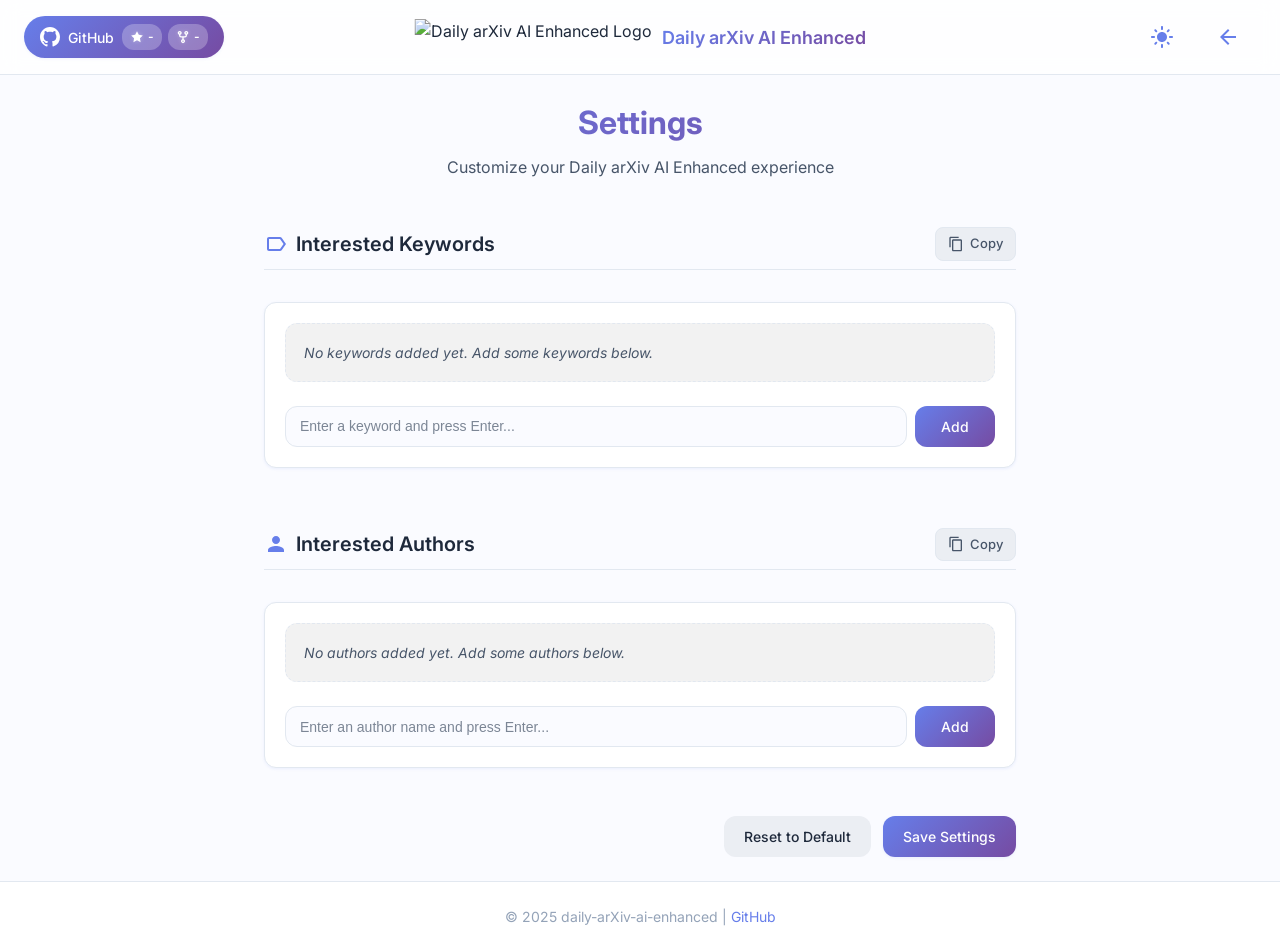
==== commit a3c4ea6e: "feat(theme): 新增深色模式，支持 跟随系统/浅色/深色 三种偏好 右上角新增主题切换按钮，三个页面（主页/统计/设置）均可用。  实现方式： - css/styles.css 原有 :ro" ====
--- a/settings.html
+++ b/settings.html
@@ -7,7 +7,7 @@
     <title>Settings - Daily arXiv AI Enhanced</title>
     <link rel="icon" type="image/png" href="assets/logo2-removebg-preview.png">
     <link rel="shortcut icon" type="image/png" href="assets/logo2-removebg-preview.png">
-    <link rel="stylesheet" href="css/styles.css?v=1.0.2">
+    <link rel="stylesheet" href="css/styles.css?v=1.0.3">
     <link rel="stylesheet" href="css/settings.css">
     <link rel="stylesheet" href="https://fonts.googleapis.com/css2?family=Inter:wght@300;400;500;600;700&display=swap">
 
@@ -26,6 +26,10 @@
             }
         });
     </script>
+
+    <!-- Theme runtime: must stay synchronous and last in <head> so data-theme is
+         applied before first paint (no flash of the wrong theme). -->
+    <script src="js/theme.js?v=1.0.0"></script>
 </head>
 <body>
     <div class="app-container">
@@ -62,6 +66,7 @@
                 </div>
                 
                 <div class="header-controls">
+                    <button type="button" class="icon-button theme-toggle" data-theme-toggle title="Switch to dark mode" aria-label="Toggle dark mode" aria-pressed="false"><svg width="24" height="24" viewBox="0 0 24 24" fill="currentColor" xmlns="http://www.w3.org/2000/svg"><path class="theme-icon-sun" d="M12 7c-2.76 0-5 2.24-5 5s2.24 5 5 5 5-2.24 5-5-2.24-5-5-5zM2 13h2c.55 0 1-.45 1-1s-.45-1-1-1H2c-.55 0-1 .45-1 1s.45 1 1 1zm18 0h2c.55 0 1-.45 1-1s-.45-1-1-1h-2c-.55 0-1 .45-1 1s.45 1 1 1zM11 2v2c0 .55.45 1 1 1s1-.45 1-1V2c0-.55-.45-1-1-1s-1 .45-1 1zm0 18v2c0 .55.45 1 1 1s1-.45 1-1v-2c0-.55-.45-1-1-1s-1 .45-1 1zM5.99 4.58c-.39-.39-1.03-.39-1.41 0-.39.39-.39 1.03 0 1.41l1.06 1.06c.39.39 1.03.39 1.41 0s.39-1.03 0-1.41L5.99 4.58zm12.37 12.37c-.39-.39-1.03-.39-1.41 0-.39.39-.39 1.03 0 1.41l1.06 1.06c.39.39 1.03.39 1.41 0 .39-.39.39-1.03 0-1.41l-1.06-1.06zm1.06-10.96c.39-.39.39-1.03 0-1.41-.39-.39-1.03-.39-1.41 0l-1.06 1.06c-.39.39-.39 1.03 0 1.41s1.03.39 1.41 0l1.06-1.06zM7.05 18.36c.39-.39.39-1.03 0-1.41-.39-.39-1.03-.39-1.41 0l-1.06 1.06c-.39.39-.39 1.03 0 1.41s1.03.39 1.41 0l1.06-1.06z"/><path class="theme-icon-moon" d="M12.3 4.9c.4-.2.6-.7.5-1.1s-.5-.7-1-.7c-4.4 0-8 3.6-8 8s3.6 8 8 8c3.9 0 7.2-2.8 7.9-6.5.1-.4-.1-.9-.5-1.1-.4-.2-.9-.1-1.2.2-1.1 1.1-2.6 1.7-4.2 1.7-3.3 0-6-2.7-6-6 0-1.1.3-2.2.9-3.1.2-.4.1-.9-.3-1.1-.1-.1-.1-.1-.1-.1z"/></svg></button>
                     <a href="index.html" class="back-button">
                         <svg width="24" height="24" viewBox="0 0 24 24" fill="none" xmlns="http://www.w3.org/2000/svg">
                             <path d="M20 11H7.83L13.42 5.41L12 4L4 12L12 20L13.41 18.59L7.83 13H20V11Z" fill="currentColor"/>
--- a/css/styles.css
+++ b/css/styles.css
@@ -27,6 +27,70 @@
   --author-gradient: linear-gradient(135deg, #10b981 0%, #059669 100%);
   --keyword-color: #8b5cf6;
   --keyword-gradient: linear-gradient(135deg, #8b5cf6 0%, #7c3aed 100%);
+  /* 主题相关的新增令牌（浅色默认值，保证未应用暗色规则时渲染不变） */
+  --header-bg: rgba(255, 255, 255, 0.8);
+  --surface-translucent: rgba(255, 255, 255, 0.8);
+  --surface-subtle: rgba(0, 0, 0, 0.05);
+  --surface-subtle-hover: rgba(0, 0, 0, 0.08);
+  --scrollbar-thumb: rgba(0, 0, 0, 0.14);
+  --code-bg: #f6f8fa;
+  --code-text: #24292f;
+  --code-inline-bg: #f3f4f6;
+  --overlay-bg: rgba(15, 23, 42, 0.6);
+  --modal-overlay: rgba(0, 0, 0, 0.5);
+  --modal-overlay-strong: rgba(0, 0, 0, 0.8);
+  --logo-filter: none;
+  /* 兼容别名：settings.css / statistic.css 引用了这些名字但从未定义，
+     此前会落到 var() 内置回退值（白色），在暗色下变成白块。
+     这里补上定义，使它们随主题一起切换。 */
+  --card-background: var(--card-bg-color);
+  --input-bg-color: var(--background-color);
+  --text-primary: var(--text-color);
+  color-scheme: light;
+}
+
+/* 暗色主题令牌层
+   Dark theme token layer. Applied via :root[data-theme="dark"] which is set on
+   <html> by js/theme.js. Only token values change here, so a light page that
+   never gets the attribute still renders exactly as before. */
+:root[data-theme="dark"] {
+  --primary-color: #8b9cf7;
+  --secondary-color: #9b6fd6;
+  --accent-color: #bf95f7;
+  --gradient-primary: linear-gradient(135deg, #667eea 0%, #764ba2 100%);
+  --gradient-light: linear-gradient(135deg, #232b40 0%, #2e2440 100%);
+  --background-color: #0f1420;
+  --card-bg-color: #161c2a;
+  --background-hover: #222a3b;
+  --text-color: #e6e9f2;
+  --text-secondary: #a9b2c6;
+  --text-tertiary: #939db5;
+  --border-color: #2a3242;
+  --border-accent: rgba(139, 156, 247, 0.32);
+  --shadow-sm: 0 1px 3px rgba(0, 0, 0, 0.5);
+  --shadow-md: 0 4px 15px rgba(0, 0, 0, 0.55);
+  --shadow-lg: 0 8px 25px rgba(0, 0, 0, 0.65);
+  --match-highlight: rgba(255, 223, 77, 0.13);
+  --gold-color: #ffd700;
+  --gold-dark: #e0be55;
+  --gold-gradient: linear-gradient(135deg, #ffd700 0%, #d4af37 100%);
+  --author-color: #34d399;
+  --author-gradient: linear-gradient(135deg, #10b981 0%, #059669 100%);
+  --keyword-color: #a78bfa;
+  --keyword-gradient: linear-gradient(135deg, #8b5cf6 0%, #7c3aed 100%);
+  --header-bg: rgba(15, 20, 32, 0.82);
+  --surface-translucent: rgba(22, 28, 42, 0.82);
+  --surface-subtle: rgba(255, 255, 255, 0.08);
+  --surface-subtle-hover: rgba(255, 255, 255, 0.14);
+  --scrollbar-thumb: rgba(255, 255, 255, 0.24);
+  --code-bg: #1b2130;
+  --code-text: #e6e9f2;
+  --code-inline-bg: #222a3b;
+  --overlay-bg: rgba(0, 0, 0, 0.62);
+  --modal-overlay: rgba(0, 0, 0, 0.66);
+  --modal-overlay-strong: rgba(0, 0, 0, 0.86);
+  --logo-filter: brightness(1.9) saturate(1.1);
+  color-scheme: dark;
 }
 
 * {
@@ -44,6 +108,28 @@
   -moz-osx-font-smoothing: grayscale;
 }
 
+/* 滚动条 —— 跟随主题令牌 */
+::-webkit-scrollbar {
+  width: 10px;
+  height: 10px;
+}
+
+::-webkit-scrollbar-track {
+  background: transparent;
+}
+
+::-webkit-scrollbar-thumb {
+  background-color: var(--scrollbar-thumb);
+  border-radius: 999px;
+  border: 2px solid transparent;
+  background-clip: content-box;
+}
+
+::-webkit-scrollbar-thumb:hover {
+  background-color: var(--text-tertiary);
+  background-clip: content-box;
+}
+
 a {
   color: var(--primary-color);
   text-decoration: none;
@@ -51,6 +137,31 @@
 
 a:hover {
   text-decoration: underline;
+}
+
+/* 代码块 —— 令牌驱动，暗色主题下同样可读 */
+code {
+  font-family: ui-monospace, SFMono-Regular, Menlo, Consolas, 'Liberation Mono', monospace;
+  font-size: 0.9em;
+  background-color: var(--code-inline-bg);
+  color: var(--code-text);
+  padding: 0.15em 0.4em;
+  border-radius: 4px;
+}
+
+pre {
+  background-color: var(--code-bg);
+  color: var(--code-text);
+  padding: 12px 16px;
+  border-radius: var(--radius-sm);
+  border: 1px solid var(--border-color);
+  overflow-x: auto;
+}
+
+pre code {
+  background: none;
+  padding: 0;
+  color: inherit;
 }
 
 button {
@@ -103,6 +214,33 @@
   background-color: rgba(102, 126, 234, 0.1);
 }
 
+/* 主题切换按钮 —— 每个主题只显示一个图标
+   The toggle button carries both .icon-button and .theme-toggle and contains a
+   sun and a moon path; without these rules both glyphs stack on top of each
+   other. Keyed off [data-theme] on <html>, never off the .dark class. */
+.theme-toggle svg {
+  display: block;
+  fill: currentColor;
+  color: inherit;
+}
+
+.theme-toggle .theme-icon-moon {
+  display: none;
+}
+
+:root[data-theme="dark"] .theme-toggle .theme-icon-sun {
+  display: none;
+}
+
+:root[data-theme="dark"] .theme-toggle .theme-icon-moon {
+  display: block;
+}
+
+.theme-toggle:focus-visible {
+  outline: 2px solid var(--primary-color);
+  outline-offset: 2px;
+}
+
 /* 视图控制按钮样式 */
 .view-controls {
   display: flex;
@@ -149,7 +287,7 @@
   position: sticky;
   top: 0;
   z-index: 100;
-  background-color: rgba(255, 255, 255, 0.8);
+  background-color: var(--header-bg);
   backdrop-filter: blur(10px);
   -webkit-backdrop-filter: blur(10px);
   border-bottom: 1px solid var(--border-color);
@@ -197,6 +335,7 @@
 .logo-image {
   height: 36px;
   width: auto;
+  filter: var(--logo-filter);
 }
 
 .site-title {
@@ -301,7 +440,7 @@
 
 /* 类别导航栏 */
 .category-nav {
-  background-color: rgba(255, 255, 255, 0.8);
+  background-color: var(--surface-translucent);
   backdrop-filter: blur(10px);
   -webkit-backdrop-filter: blur(10px);
   position: sticky;
@@ -408,7 +547,7 @@
   width: 22px;
   height: 22px;
   border-radius: 50%;
-  background-color: rgba(0,0,0,0.08);
+  background-color: var(--surface-subtle-hover);
   color: var(--text-secondary);
   display: inline-flex;
   align-items: center;
@@ -416,7 +555,8 @@
 }
 
 .text-search .clear-x:hover {
-  background-color: rgba(0,0,0,0.14);
+  background-color: var(--surface-subtle-hover);
+  filter: brightness(1.15);
 }
 
 .filter-scroll::-webkit-scrollbar {
@@ -475,7 +615,7 @@
   margin-left: 6px;
   min-width: 20px;
   height: 20px;
-  background-color: rgba(0, 0, 0, 0.05);
+  background-color: var(--surface-subtle);
   border-radius: 10px;
   font-size: 12px;
   padding: 0 6px;
@@ -753,7 +893,7 @@
   left: 0;
   width: 100%;
   height: 100%;
-  background-color: rgba(0, 0, 0, 0.5);
+  background-color: var(--modal-overlay);
   z-index: 1000;
   overflow-y: auto;
   backdrop-filter: blur(5px);
@@ -888,7 +1028,7 @@
   left: 50%;
   transform: translateX(-50%);
   padding: 4px 8px;
-  background-color: rgba(0, 0, 0, 0.8);
+  background-color: var(--modal-overlay-strong);
   color: white;
   font-size: 12px;
   border-radius: 4px;
@@ -924,7 +1064,7 @@
   left: 0;
   right: 0;
   bottom: 0;
-  background-color: rgba(0, 0, 0, 0.5);
+  background-color: var(--modal-overlay);
   display: flex;
   align-items: center;
   justify-content: center;
@@ -946,14 +1086,14 @@
 .date-picker-content {
   background-color: var(--card-bg-color);
   border-radius: var(--radius-md);
-  box-shadow: 0 10px 25px rgba(0, 0, 0, 0.1);
+  box-shadow: var(--shadow-lg);
   width: 100%;
   max-width: 360px;
   max-height: 90vh;
   overflow-y: auto;
   animation: modalFadeIn 0.3s ease forwards;
   padding: 24px;
-  border: 1px solid rgba(0, 0, 0, 0.08);
+  border: 1px solid var(--border-color);
 }
 
 .date-picker-header {
@@ -1031,7 +1171,7 @@
 }
 
 .flatpickr-prev-month:hover, .flatpickr-next-month:hover {
-  background-color: rgba(0, 0, 0, 0.05) !important;
+  background-color: var(--surface-subtle) !important;
   border-radius: 50% !important;
 }
 
@@ -1135,7 +1275,7 @@
 .flatpickr-day:focus, 
 .flatpickr-day.prevMonthDay:focus, 
 .flatpickr-day.nextMonthDay:focus {
-  background: rgba(0, 0, 0, 0.05) !important;
+  background: var(--surface-subtle) !important;
   border-color: transparent !important;
 }
 
@@ -1144,7 +1284,7 @@
 .flatpickr-day.prevMonthDay, 
 .flatpickr-day.nextMonthDay, 
 .flatpickr-day.notAllowed {
-  color: rgba(57, 57, 57, 0.3) !important;
+  color: var(--text-tertiary) !important;
   background: transparent !important;
   cursor: not-allowed;
 }
@@ -1155,7 +1295,7 @@
   justify-content: center;
   padding: 12px 0;
   border-top: 1px solid var(--border-color);
-  background-color: rgba(0, 0, 0, 0.02);
+  background-color: var(--surface-subtle);
   border-radius: 0 0 var(--radius-md) var(--radius-md);
   margin: 16px -24px -24px -24px;
 }
@@ -1184,7 +1324,7 @@
   background-color: var(--border-color);
   transition: .3s;
   border-radius: 24px;
-  box-shadow: inset 0 1px 3px rgba(0, 0, 0, 0.1);
+  box-shadow: var(--shadow-sm);
 }
 
 .toggle-slider:before {
@@ -1195,10 +1335,10 @@
   left: 3px;
   top: 50%;
   transform: translateY(-50%);
-  background-color: white;
+  background-color: var(--card-bg-color);
   transition: .3s;
   border-radius: 50%;
-  box-shadow: 0 1px 3px rgba(0, 0, 0, 0.15);
+  box-shadow: 0 1px 3px rgba(0, 0, 0, 0.35);
 }
 
 input:checked + .toggle-slider {
@@ -1331,7 +1471,7 @@
 .loading-spinner {
   width: 40px;
   height: 40px;
-  border: 3px solid rgba(0, 0, 0, 0.1);
+  border: 3px solid var(--border-color);
   border-radius: 50%;
   border-top-color: var(--primary-color);
   animation: spinner 1s linear infinite;
@@ -1346,7 +1486,7 @@
 
 /* 页脚 */
 footer {
-  background-color: #fff;
+  background-color: var(--card-bg-color);
   border-top: 1px solid var(--border-color);
   padding: 24px;
   margin-top: auto;
@@ -1424,7 +1564,7 @@
   left: 0;
   width: 100%;
   height: 100%;
-  background-color: rgba(15, 23, 42, 0.6);
+  background-color: var(--overlay-bg);
   backdrop-filter: blur(4px);
   z-index: 1000;
   display: flex;
@@ -1689,10 +1829,6 @@
   letter-spacing: 0;
   text-transform: none;
 }
-
-  padding-left: 3px; /* 减少左侧内边距 */
-}
-
 
 .author-tag {
   display: inline-flex;
@@ -2169,7 +2305,7 @@
 
 .pdf-preview-section {
   margin-top: 2rem;
-  border-top: 1px solid #eee;
+  border-top: 1px solid var(--border-color);
   padding-top: 1rem;
 }
 
@@ -2190,16 +2326,16 @@
 }
 
 .pdf-expand-btn:hover {
-  background-color: rgba(0, 0, 0, 0.05);
+  background-color: var(--surface-subtle);
 }
 
 .pdf-expand-btn svg {
-  fill: #666;
+  fill: var(--text-secondary);
   transition: fill 0.2s;
 }
 
 .pdf-expand-btn:hover svg {
-  fill: #333;
+  fill: var(--text-color);
 }
 
 .pdf-container {
@@ -2212,7 +2348,7 @@
   left: 0;
   right: 0;
   bottom: 0;
-  background-color: rgba(0, 0, 0, 0.5);
+  background-color: var(--modal-overlay);
   z-index: 999; /* 确保在模态框之上，但在展开的PDF之下 */
 }
 
@@ -2224,8 +2360,8 @@
   width: 90vw;
   height: 90vh;
   z-index: 1000;
-  background: white;
-  box-shadow: 0 4px 12px rgba(0, 0, 0, 0.15);
+  background: var(--card-bg-color);
+  box-shadow: var(--shadow-lg);
 }
 
 .pdf-container.expanded iframe {
@@ -2233,16 +2369,16 @@
 }
 
 .pdf-container {
-  background: #f5f5f5;
+  background: var(--background-hover);
   border-radius: 8px;
   padding: 1rem;
   margin-top: 1rem;
-  box-shadow: 0 2px 4px rgba(0, 0, 0, 0.1);
+  box-shadow: var(--shadow-sm);
 }
 
 .pdf-container iframe {
   border-radius: 4px;
-  background: white;
+  background: var(--card-bg-color);
   display: block;
   margin: 0 auto;
 }
@@ -2254,8 +2390,8 @@
   right: 30px;
   width: 50px;
   height: 50px;
-  background: white;
-  border: none;
+  background: var(--card-bg-color);
+  border: 1px solid var(--border-color);
   border-radius: 12px;
   color: var(--primary-color);
   cursor: pointer;
@@ -2315,9 +2451,9 @@
   display: inline-flex;
   align-items: center;
   padding: 4px 8px;
-  background-color: #f6f8fa;
-  color: #24292f;
-  border: 1px solid rgba(27, 31, 36, 0.15);
+  background-color: var(--code-bg);
+  color: var(--code-text);
+  border: 1px solid var(--border-color);
   border-radius: 6px;
   font-size: 12px;
   font-weight: 500;
@@ -2327,15 +2463,15 @@
 }
 
 .github-link:hover {
-  background-color: #f3f4f6;
+  background-color: var(--code-inline-bg);
   text-decoration: none;
-  border-color: rgba(27, 31, 36, 0.15);
+  border-color: var(--border-color);
 }
 
 .github-link.hot-repo {
   /* background-color: #fff8c5;  Removed yellow background */
-  border-color: rgba(27, 31, 36, 0.15);
-  color: #24292f;
+  border-color: var(--border-color);
+  color: var(--code-text);
 }
 
 .github-link.outdated-repo {
@@ -2344,7 +2480,7 @@
 
 .github-stars {
   margin-left: 4px;
-  color: #57606a;
+  color: var(--text-secondary);
 }
 
 .hot-icon {
--- a/css/settings.css
+++ b/css/settings.css
@@ -0,0 +1,392 @@
+/* 设置页面专用样式 */
+.settings-page {
+  padding: 24px;
+  max-width: 800px;
+  margin: 0 auto;
+}
+
+.settings-container {
+  display: flex;
+  flex-direction: column;
+  gap: 24px;
+}
+
+.settings-header {
+  text-align: center;
+  margin-bottom: 24px;
+}
+
+.settings-header h1 {
+  font-size: 32px;
+  font-weight: 700;
+  margin-bottom: 8px;
+  background: var(--gradient-primary);
+  -webkit-background-clip: text;
+  -webkit-text-fill-color: transparent;
+  background-clip: text;
+}
+
+.settings-header p {
+  color: var(--text-secondary);
+  font-size: 16px;
+}
+
+.settings-content {
+  display: flex;
+  flex-direction: column;
+  gap: 32px;
+}
+
+.settings-section {
+  display: flex;
+  flex-direction: column;
+  gap: 16px;
+}
+
+.settings-section h2 {
+  font-size: 20px;
+  font-weight: 600;
+  color: var(--text-color);
+  margin-bottom: 8px;
+  padding-bottom: 8px;
+  border-bottom: 1px solid var(--border-color);
+}
+
+.settings-card {
+  background-color: var(--card-bg-color);
+  border-radius: var(--radius-md);
+  padding: 20px;
+  box-shadow: var(--shadow-sm);
+  border: 1px solid var(--border-color);
+}
+
+.settings-item {
+  margin-bottom: 20px;
+  display: flex;
+  align-items: center;
+  justify-content: space-between;
+}
+
+.settings-item:last-child {
+  margin-bottom: 0;
+}
+
+.settings-item label {
+  font-size: 15px;
+  font-weight: 500;
+  color: var(--text-secondary);
+}
+
+.back-button {
+  display: flex;
+  align-items: center;
+  gap: 8px;
+  padding: 8px 16px;
+  border-radius: var(--radius-sm);
+  color: var(--text-color);
+  font-size: 14px;
+  font-weight: 500;
+  transition: var(--transition);
+  text-decoration: none !important;
+}
+
+.back-button:hover {
+  background-color: var(--background-hover);
+  text-decoration: none !important;
+}
+
+.back-button svg {
+  color: var(--primary-color);
+}
+
+.tag-selector {
+  display: flex;
+  flex-direction: column;
+  gap: 12px;
+  width: 100%;
+}
+
+.selected-tags {
+  display: flex;
+  flex-wrap: wrap;
+  gap: 10px;
+  margin-bottom: 12px;
+  min-height: 40px;
+  padding: 8px;
+  background-color: var(--surface-subtle);
+  border-radius: var(--radius-md);
+  border: 1px dashed var(--border-color);
+}
+
+.selected-tags .category-tag {
+  display: inline-flex;
+  align-items: center;
+  background: linear-gradient(135deg, rgba(102, 126, 234, 0.1) 0%, rgba(118, 75, 162, 0.1) 100%);
+  color: var(--primary-color);
+  border-radius: 16px;
+  padding: 6px 14px;
+  font-size: 14px;
+  font-weight: 500;
+  cursor: pointer;
+  transition: all 0.2s ease;
+  box-shadow: 0 1px 2px rgba(0, 0, 0, 0.05);
+  border: 1px solid rgba(102, 126, 234, 0.2);
+}
+
+.selected-tags .category-tag:hover {
+  background: linear-gradient(135deg, rgba(102, 126, 234, 0.15) 0%, rgba(118, 75, 162, 0.15) 100%);
+  transform: translateY(-1px);
+  box-shadow: 0 2px 4px rgba(0, 0, 0, 0.1);
+}
+
+.remove-tag {
+  background: none;
+  border: none;
+  color: var(--primary-color);
+  font-size: 16px;
+  margin-left: 6px;
+  cursor: pointer;
+  display: inline-flex;
+  align-items: center;
+  justify-content: center;
+  transition: all 0.2s ease;
+  opacity: 0.7;
+}
+
+.remove-tag:hover {
+  color: #ef4444;
+  opacity: 1;
+  transform: scale(1.1);
+}
+
+.tag-input-container {
+  display: flex;
+  gap: 8px;
+  position: relative;
+}
+
+.settings-input {
+  padding: 10px 14px;
+  border-radius: var(--radius-md);
+  border: 1px solid var(--border-color);
+  background-color: var(--input-bg-color);
+  color: var(--text-color);
+  font-size: 14px;
+  transition: all 0.2s ease;
+  width: 100%;
+  outline: none;
+}
+
+.settings-input:focus {
+  border-color: var(--primary-color);
+  box-shadow: 0 0 0 2px rgba(102, 126, 234, 0.2);
+}
+
+.settings-input::placeholder {
+  color: var(--text-secondary);
+  opacity: 0.7;
+}
+
+.add-tag-button {
+  background: linear-gradient(135deg, var(--primary-color) 0%, var(--secondary-color, #764ba2) 100%);
+  color: white;
+  border: none;
+  border-radius: var(--radius-md);
+  padding: 10px 16px;
+  font-size: 14px;
+  font-weight: 500;
+  cursor: pointer;
+  transition: all 0.2s ease;
+  min-width: 80px;
+  display: flex;
+  align-items: center;
+  justify-content: center;
+}
+
+.add-tag-button:hover {
+  transform: translateY(-1px);
+  box-shadow: 0 4px 8px rgba(0, 0, 0, 0.1);
+}
+
+.add-tag-button:active {
+  transform: translateY(1px);
+  box-shadow: 0 2px 4px rgba(0, 0, 0, 0.1);
+}
+
+.keyword-section-title {
+  display: flex;
+  align-items: center;
+  justify-content: space-between;
+  margin-bottom: 16px;
+  padding-bottom: 8px;
+  border-bottom: 1px solid var(--border-color);
+}
+
+.keyword-section-title-left {
+  display: flex;
+  align-items: center;
+  gap: 8px;
+  font-size: 20px;
+  font-weight: 600;
+  color: var(--text-color);
+}
+
+.keyword-section-title svg {
+  width: 24px;
+  height: 24px;
+  color: var(--primary-color);
+  flex-shrink: 0;
+}
+
+.copy-button {
+  display: flex;
+  align-items: center;
+  gap: 6px;
+  padding: 6px 12px;
+  border-radius: var(--radius-sm);
+  background-color: rgba(100, 116, 139, 0.1);
+  color: var(--text-secondary);
+  border: 1px solid var(--border-color);
+  font-size: 13px;
+  font-weight: 500;
+  cursor: pointer;
+  transition: all 0.2s ease;
+}
+
+.copy-button:hover {
+  background-color: var(--primary-color);
+  color: white;
+  border-color: var(--primary-color);
+  transform: translateY(-1px);
+}
+
+.copy-button:active {
+  transform: translateY(1px);
+}
+
+.copy-button svg {
+  width: 16px;
+  height: 16px;
+  color: inherit;
+}
+
+.empty-tag-message {
+  color: var(--text-secondary);
+  font-size: 14px;
+  font-style: italic;
+  text-align: center;
+  padding: 10px;
+}
+
+/* 标签动画效果 */
+.tag-appear {
+  animation: tagAppear 0.3s ease;
+}
+
+.tag-disappear {
+  animation: tagDisappear 0.3s ease forwards;
+}
+
+.tag-highlight {
+  animation: tagHighlight 1s ease;
+}
+
+@keyframes tagAppear {
+  0% {
+    opacity: 0;
+    transform: translateY(10px);
+  }
+  100% {
+    opacity: 1;
+    transform: translateY(0);
+  }
+}
+
+@keyframes tagDisappear {
+  0% {
+    opacity: 1;
+    transform: scale(1);
+  }
+  100% {
+    opacity: 0;
+    transform: scale(0.8);
+  }
+}
+
+@keyframes tagHighlight {
+  0% {
+    box-shadow: 0 0 0 2px rgba(102, 126, 234, 0.1);
+  }
+  50% {
+    box-shadow: 0 0 0 4px rgba(102, 126, 234, 0.4);
+  }
+  100% {
+    box-shadow: 0 0 0 2px rgba(102, 126, 234, 0.1);
+  }
+}
+
+/* 覆盖默认按钮样式 */
+.settings-actions {
+  display: flex;
+  justify-content: flex-end;
+  gap: 12px;
+  margin-top: 24px;
+}
+
+.settings-actions button {
+  padding: 10px 20px;
+  border-radius: var(--radius-md);
+  font-size: 14px;
+  font-weight: 500;
+  cursor: pointer;
+  transition: all 0.2s ease;
+  border: none;
+}
+
+.settings-actions button.primary {
+  background: linear-gradient(135deg, var(--primary-color) 0%, var(--secondary-color, #764ba2) 100%);
+  color: white;
+}
+
+.settings-actions button:not(.primary) {
+  background-color: rgba(100, 116, 139, 0.1);
+  color: var(--text-color);
+}
+
+.settings-actions button:hover {
+  transform: translateY(-1px);
+  box-shadow: 0 4px 8px rgba(0, 0, 0, 0.1);
+}
+
+.settings-actions button:active {
+  transform: translateY(1px);
+  box-shadow: 0 2px 4px rgba(0, 0, 0, 0.1);
+}
+
+/* 响应式设计 */
+@media (max-width: 768px) {
+  .settings-page {
+    padding: 16px;
+  }
+  
+  .settings-item {
+    flex-direction: column;
+    align-items: flex-start;
+    gap: 8px;
+  }
+  
+  .settings-input, 
+  .tag-selector,
+  .range-selector {
+    width: 100%;
+  }
+  
+  .settings-actions {
+    flex-direction: column-reverse;
+    gap: 12px;
+  }
+  
+  .settings-actions button {
+    width: 100%;
+  }
+} 
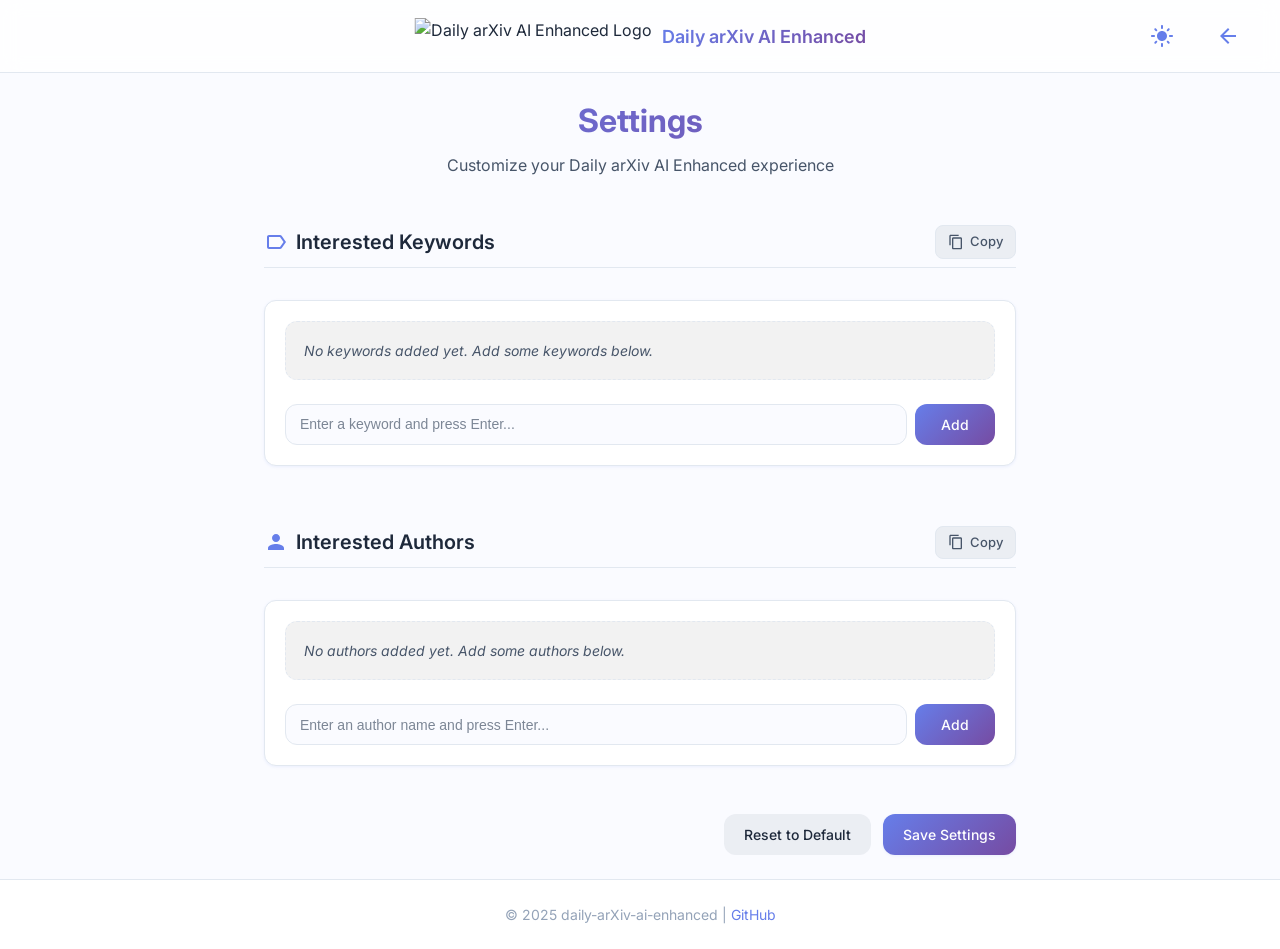
==== commit dd8de28b: "feat(header): 移除 GitHub 按钮并中文化日期选择器 本次提交包含两项改动。  1) 移除左上角 GitHub 按钮（含 star/fork 徽章）  按需求移除 index / s" ====
--- a/settings.html
+++ b/settings.html
@@ -36,26 +36,7 @@
         <header>
             <div class="header-content">
                 <div class="header-left">
-                    <a href="https://github.com/dw-dengwei/daily-arXiv-ai-enhanced" target="_blank" class="github-button">
-                        <svg height="20" width="20" viewBox="0 0 16 16" fill="currentColor" xmlns="http://www.w3.org/2000/svg">
-                            <path fill-rule="evenodd" d="M8 0C3.58 0 0 3.58 0 8c0 3.54 2.29 6.53 5.47 7.59.4.07.55-.17.55-.38 0-.19-.01-.82-.01-1.49-2.01.37-2.53-.49-2.69-.94-.09-.23-.48-.94-.82-1.13-.28-.15-.68-.52-.01-.53.63-.01 1.08.58 1.23.82.72 1.21 1.87.87 2.33.66.07-.52.28-.87.51-1.07-1.78-.2-3.64-.89-3.64-3.95 0-.87.31-1.59.82-2.15-.08-.2-.36-1.02.08-2.12 0 0 .67-.21 2.2.82.64-.18 1.32-.27 2-.27.68 0 1.36.09 2 .27 1.53-1.04 2.2-.82 2.2-.82.44 1.1.16 1.92.08 2.12.51.56.82 1.27.82 2.15 0 3.07-1.87 3.75-3.65 3.95.29.25.54.73.54 1.48 0 1.07-.01 1.93-.01 2.2 0 .21.15.46.55.38A8.013 8.013 0 0016 8c0-4.42-3.58-8-8-8z"></path>
-                        </svg>
-                        <span class="github-text">GitHub</span>
-                        <div class="github-stats">
-                            <div class="star-badge">
-                                <svg width="14" height="14" viewBox="0 0 24 24" fill="currentColor">
-                                    <path d="M12 2l3.09 6.26L22 9.27l-5 4.87 1.18 6.88L12 17.77l-6.18 3.25L7 14.14 2 9.27l6.91-1.01L12 2z"/>
-                                </svg>
-                                <span class="star-count" id="starCount">-</span>
-                            </div>
-                            <div class="fork-badge">
-                                <svg width="14" height="14" viewBox="0 0 16 16" fill="currentColor">
-                                    <path d="M5 5.372v.878c0 .414.336.75.75.75h4.5a.75.75 0 0 0 .75-.75v-.878a2.25 2.25 0 1 1 1.5 0v.878a2.25 2.25 0 0 1-2.25 2.25h-1.5v2.128a2.251 2.251 0 1 1-1.5 0V8.5h-1.5A2.25 2.25 0 0 1 3.5 6.25v-.878a2.25 2.25 0 1 1 1.5 0ZM5 3.25a.75.75 0 1 0-1.5 0 .75.75 0 0 0 1.5 0Zm6.75.75a.75.75 0 1 0 0-1.5.75.75 0 0 0 0 1.5Zm-3 8.75a.75.75 0 1 0-1.5 0 .75.75 0 0 0 1.5 0Z"/>
-                                </svg>
-                                <span class="fork-count" id="forkCount">-</span>
-                            </div>
-                        </div>
-                    </a>
+                    <!-- GitHub 按钮（star/fork 徽章）已按需求移除。 -->
                 </div>
                 
                 <div class="header-center">
--- a/css/styles.css
+++ b/css/styles.css
@@ -352,69 +352,7 @@
   font-weight: 600;
 }
 
-.github-button {
-  display: flex;
-  align-items: center;
-  gap: 8px;
-  padding: 8px 16px;
-  border-radius: 24px;
-  background: var(--gradient-primary);
-  color: white;
-  font-size: 14px;
-  font-weight: 500;
-  transition: var(--transition);
-  text-decoration: none !important;
-  box-shadow: var(--shadow-sm);
-}
-
-.github-button:hover {
-  background: var(--gradient-primary);
-  text-decoration: none !important;
-  transform: translateY(-1px);
-  color: white;
-  box-shadow: var(--shadow-md);
-}
-
-.github-button svg {
-  fill: white;
-}
-
-.github-text {
-  font-weight: 500;
-}
-
-.github-stats {
-  display: flex;
-  gap: 6px;
-}
-
-.star-badge,
-.fork-badge {
-  display: flex;
-  align-items: center;
-  gap: 4px;
-  background-color: rgba(255, 255, 255, 0.25);
-  border-radius: 12px;
-  padding: 4px 8px;
-  font-size: 12px;
-  font-weight: 600;
-}
-
-.star-badge svg {
-  fill: white;
-  filter: drop-shadow(0 0 2px rgba(255, 255, 255, 0.3));
-}
-
-.fork-badge svg {
-  fill: white;
-  filter: drop-shadow(0 0 2px rgba(255, 255, 255, 0.3));
-}
-
-.star-count,
-.fork-count {
-  color: white;
-  font-weight: 600;
-}
+/* GitHub 按钮及其 star/fork 徽章已从界面移除，相关样式一并删除。 */
 
 .header-controls {
   display: flex;
@@ -1157,11 +1095,67 @@
   padding: 0 !important;
   font-size: 18px !important;
   font-weight: 600 !important;
-}
-
-.flatpickr-monthDropdown-months {
-  font-weight: 600 !important;
+  /* Center the month + year group as one unit and share a single baseline */
+  display: flex !important;
+  align-items: center !important;
+  justify-content: center !important;
+  gap: 8px !important;
+  line-height: 1.5 !important;
+  height: auto !important;
   color: var(--text-color) !important;
+}
+
+/* Month <select> and year <input> are native controls: they do NOT inherit the
+   page font stack, so match it explicitly to keep both labels identical. */
+.flatpickr-current-month .flatpickr-monthDropdown-months,
+.flatpickr-current-month .cur-year {
+  font-family: inherit !important;
+  font-size: inherit !important;
+  font-weight: inherit !important;
+  line-height: 1.5 !important;
+  height: auto !important;
+  color: var(--text-color) !important;
+  vertical-align: middle !important;
+  margin: 0 !important;
+}
+
+.flatpickr-current-month .flatpickr-monthDropdown-months {
+  padding: 0 4px 0 0 !important;
+  background: transparent !important;
+  border: none !important;
+  /* Keep the native chevron: it is the affordance that marks this as a
+     dropdown, and hiding it makes the month look like static text. */
+  appearance: auto !important;
+  -webkit-appearance: menulist !important;
+  text-align: center !important;
+}
+
+.flatpickr-current-month .numInputWrapper {
+  display: inline-flex !important;
+  align-items: center !important;
+  /* Must stay a tight box: flatpickr defaults this to width:100%, which
+     stretches the year input across the row and breaks the centering. */
+  width: auto !important;
+  height: auto !important;
+  flex: 0 0 auto !important;
+}
+
+/* Flatpickr shows spinner arrows on hover that add asymmetric width and push
+   the year off the shared center line; the year is a 4-digit field, so drop it. */
+.flatpickr-current-month .numInputWrapper span.arrowUp,
+.flatpickr-current-month .numInputWrapper span.arrowDown {
+  display: none !important;
+}
+
+.flatpickr-current-month .cur-year {
+  /* 4 digits at the inherited 18px size; without this the input inherits
+     width:100% from flatpickr and swallows the whole header row. */
+  width: 4.6ch !important;
+  min-width: 0 !important;
+  padding: 0 !important;
+  background: transparent !important;
+  border: none !important;
+  text-align: center !important;
 }
 
 .flatpickr-prev-month, .flatpickr-next-month {
